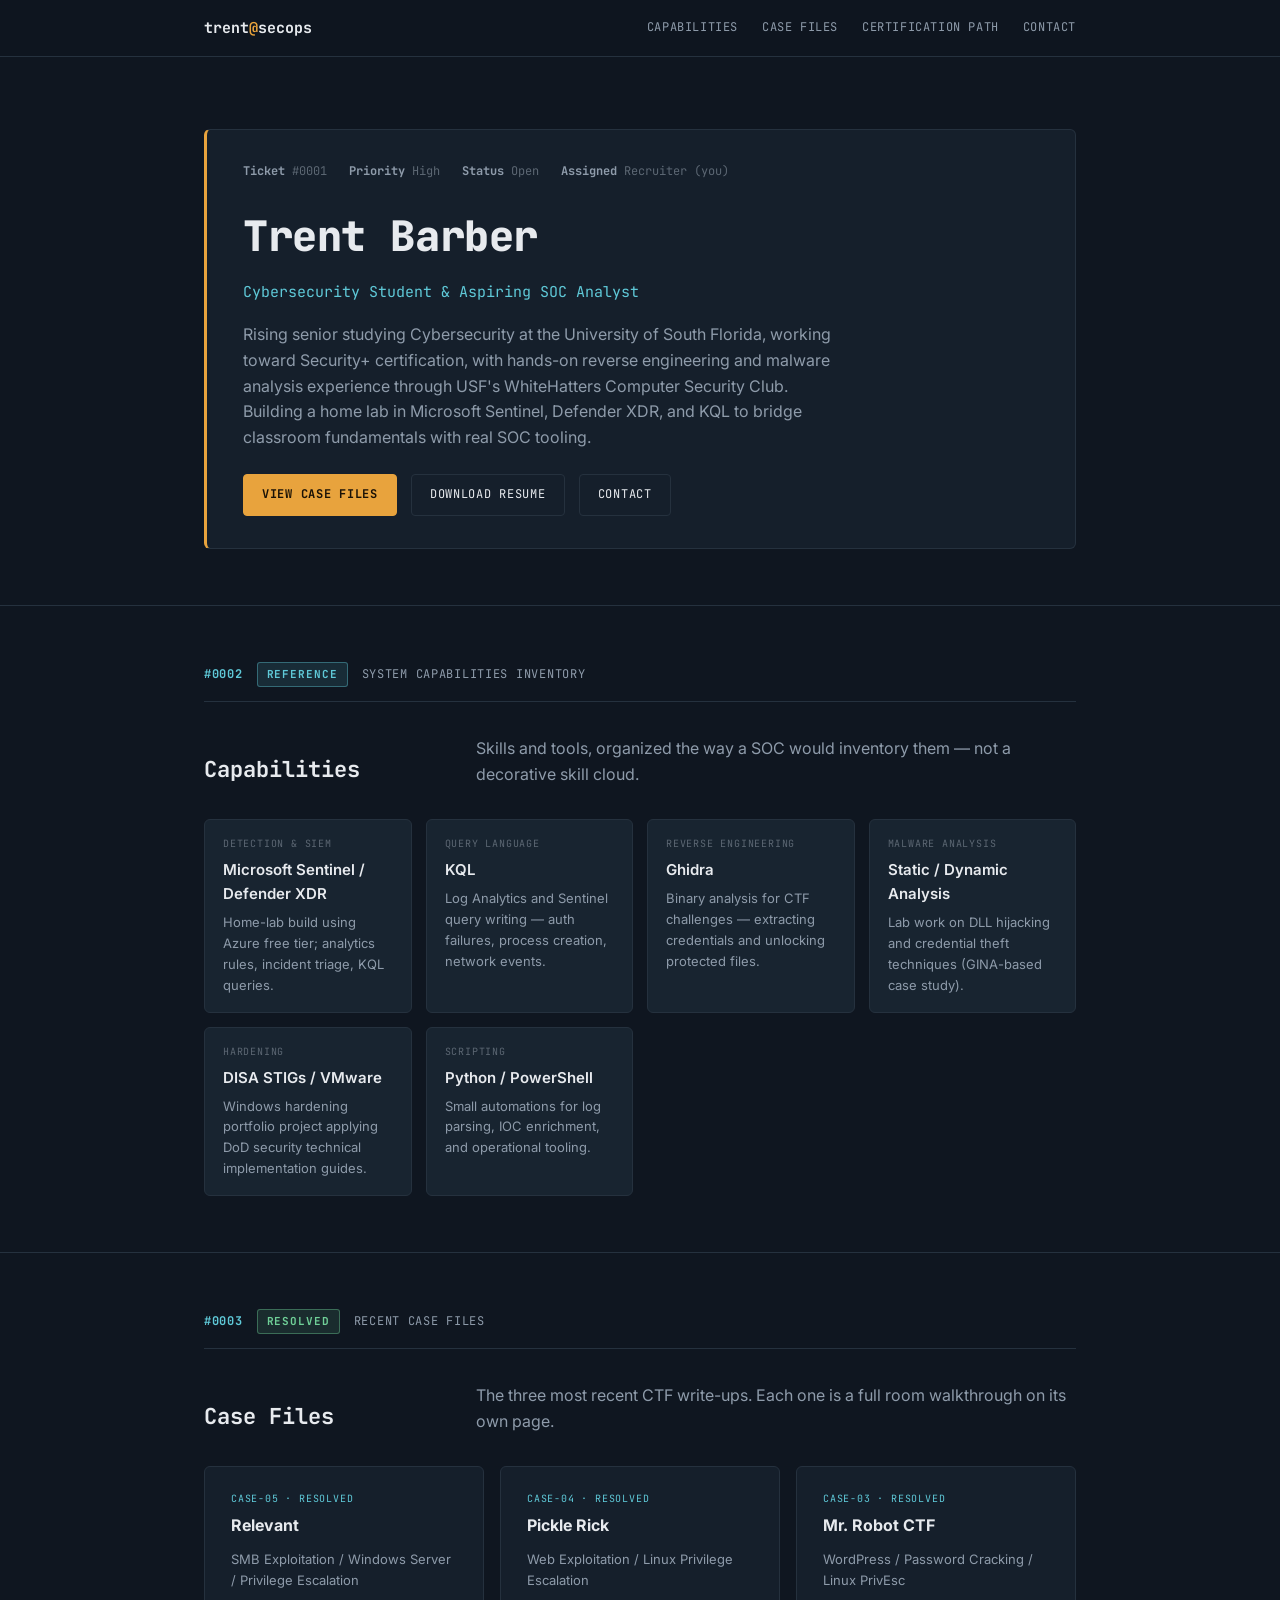
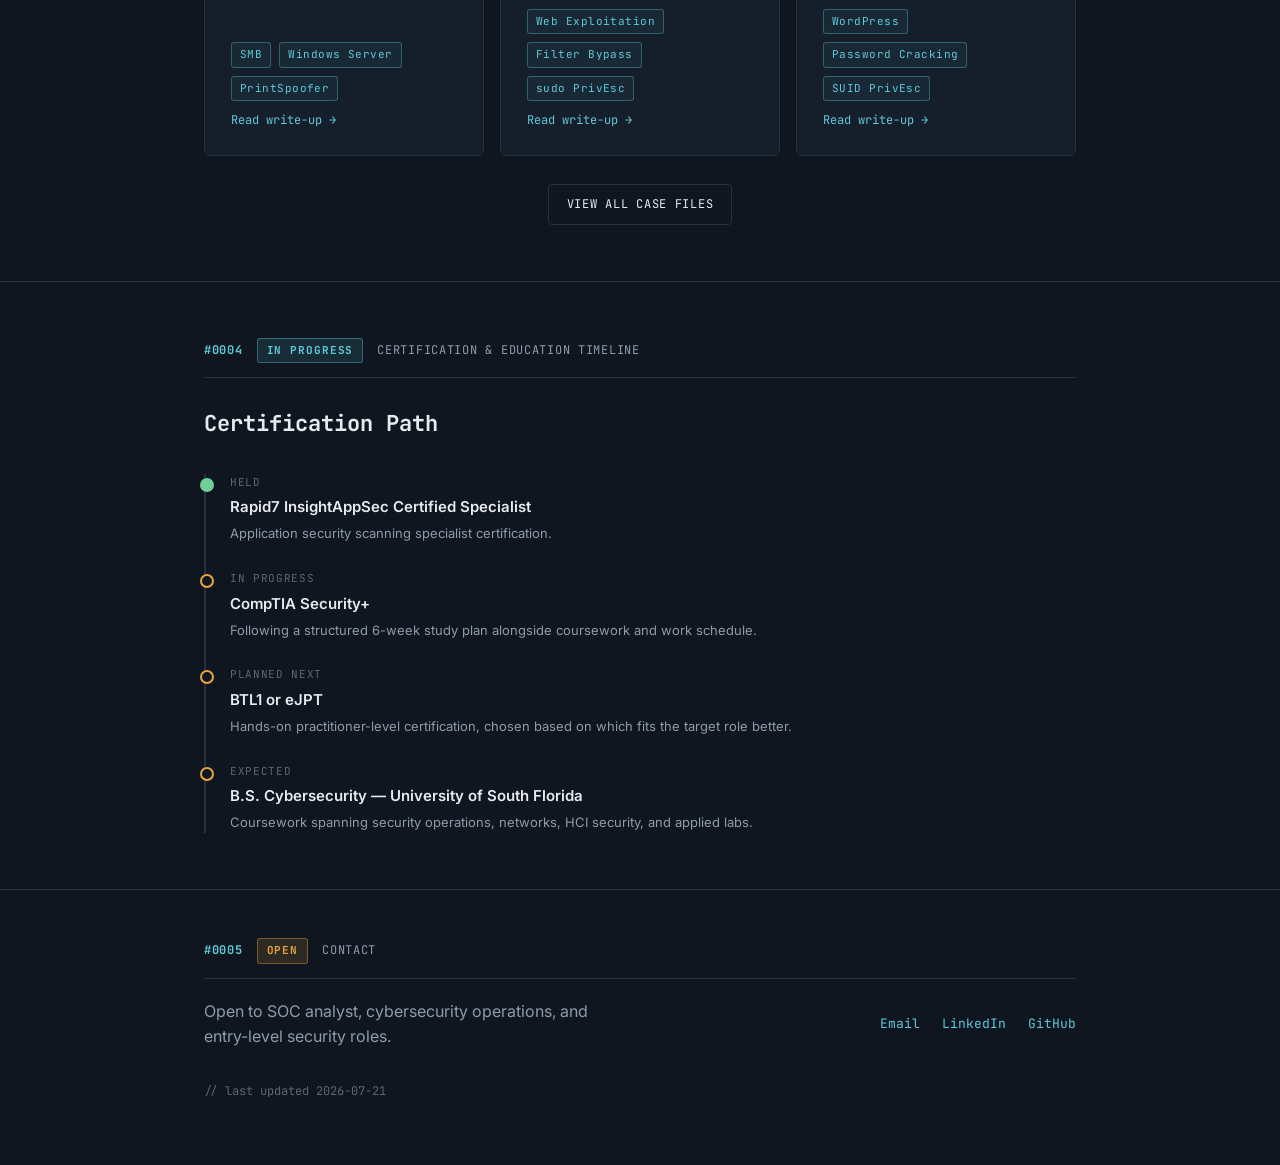
==== index.html @ 0d2cade2 "Update index.html" ====
<!DOCTYPE html>
<html lang="en">
<head>
<meta charset="UTF-8">
<meta name="viewport" content="width=device-width, initial-scale=1.0">
<title>Trent — Cybersecurity Portfolio</title>
<link rel="preconnect" href="https://fonts.googleapis.com">
<link rel="preconnect" href="https://fonts.gstatic.com" crossorigin>
<link href="https://fonts.googleapis.com/css2?family=JetBrains+Mono:wght@400;500;700;800&family=Inter:wght@400;500;600&display=swap" rel="stylesheet">
<link rel="stylesheet" href="assets/style.css">
</head>
<body>

<nav>
  <div class="wrap">
    <div class="nav-brand">trent<span>@</span>secops</div>
    <ul class="nav-links">
      <li><a href="#capabilities">Capabilities</a></li>
      <li><a href="#cases">Case Files</a></li>
      <li><a href="#path">Certification Path</a></li>
      <li><a href="#contact">Contact</a></li>
    </ul>
  </div>
</nav>

<header class="hero">
  <div class="wrap">
    <div class="hero-panel">
      <div class="hero-meta">
        <span><strong>Ticket</strong> #0001</span>
        <span><strong>Priority</strong> High</span>
        <span><strong>Status</strong> Open</span>
        <span><strong>Assigned</strong> Recruiter (you)</span>
      </div>
      <h1>Trent Barber</h1>
      <div class="role">Cybersecurity Student &amp; Aspiring SOC Analyst</div>
      <p class="summary">
        Rising senior studying Cybersecurity at the University of South Florida, working toward
        Security+ certification, with hands-on reverse engineering and malware analysis experience
        through USF's WhiteHatters Computer Security Club. Building a home lab in Microsoft Sentinel,
        Defender XDR, and KQL to bridge classroom fundamentals with real SOC tooling.
      </p>
      <div class="hero-actions">
        <a class="btn btn-primary" href="#cases">View case files</a>
        <a class="btn" href="/TrentBarber-Resume.pdf">Download resume</a>
        <a class="btn" href="mailto:trentbarber04@gmail.com">Contact</a>
      </div>
    </div>
  </div>
</header>

<section id="capabilities">
  <div class="wrap">
    <div class="ticket-bar">
      <span class="ticket-id">#0002</span>
      <span class="status-badge status-progress">Reference</span>
      <span>System Capabilities Inventory</span>
    </div>
    <div class="section-head">
      <h2>Capabilities</h2>
      <p>Skills and tools, organized the way a SOC would inventory them — not a decorative skill cloud.</p>
    </div>
    <div class="cap-grid">
      <div class="cap-card">
        <div class="field">Detection &amp; SIEM</div>
        <h3>Microsoft Sentinel / Defender XDR</h3>
        <p>Home-lab build using Azure free tier; analytics rules, incident triage, KQL queries.</p>
      </div>
      <div class="cap-card">
        <div class="field">Query Language</div>
        <h3>KQL</h3>
        <p>Log Analytics and Sentinel query writing — auth failures, process creation, network events.</p>
      </div>
      <div class="cap-card">
        <div class="field">Reverse Engineering</div>
        <h3>Ghidra</h3>
        <p>Binary analysis for CTF challenges — extracting credentials and unlocking protected files.</p>
      </div>
      <div class="cap-card">
        <div class="field">Malware Analysis</div>
        <h3>Static / Dynamic Analysis</h3>
        <p>Lab work on DLL hijacking and credential theft techniques (GINA-based case study).</p>
      </div>
      <div class="cap-card">
        <div class="field">Hardening</div>
        <h3>DISA STIGs / VMware</h3>
        <p>Windows hardening portfolio project applying DoD security technical implementation guides.</p>
      </div>
      <div class="cap-card">
        <div class="field">Scripting</div>
        <h3>Python / PowerShell</h3>
        <p>Small automations for log parsing, IOC enrichment, and operational tooling.</p>
      </div>
    </div>
  </div>
</section>

<section id="cases">
  <div class="wrap">
    <div class="ticket-bar">
      <span class="ticket-id">#0003</span>
      <span class="status-badge status-resolved">Resolved</span>
      <span>Recent Case Files</span>
    </div>
    <div class="section-head">
      <h2>Case Files</h2>
      <p>The three most recent CTF write-ups. Each one is a full room walkthrough on its own page.</p>
    </div>

    <div class="case-grid case-grid-row">
      <a class="case" href="writeups/relevant.html">
        <div class="case-eyebrow">CASE-05 &middot; Resolved</div>
        <div class="case-top"><h3>Relevant</h3></div>
        <p>SMB Exploitation / Windows Server / Privilege Escalation</p>
        <div class="case-tags">
          <span class="tag">SMB</span>
          <span class="tag">Windows Server</span>
          <span class="tag">PrintSpoofer</span>
        </div>
        <div class="case-cta">Read write-up →</div>
      </a>

      <a class="case" href="writeups/pickle-rick.html">
        <div class="case-eyebrow">CASE-04 &middot; Resolved</div>
        <div class="case-top"><h3>Pickle Rick</h3></div>
        <p>Web Exploitation / Linux Privilege Escalation</p>
        <div class="case-tags">
          <span class="tag">Web Exploitation</span>
          <span class="tag">Filter Bypass</span>
          <span class="tag">sudo PrivEsc</span>
        </div>
        <div class="case-cta">Read write-up →</div>
      </a>

      <a class="case" href="writeups/mr-robot.html">
        <div class="case-eyebrow">CASE-03 &middot; Resolved</div>
        <div class="case-top"><h3>Mr. Robot CTF</h3></div>
        <p>WordPress / Password Cracking / Linux PrivEsc</p>
        <div class="case-tags">
          <span class="tag">WordPress</span>
          <span class="tag">Password Cracking</span>
          <span class="tag">SUID PrivEsc</span>
        </div>
        <div class="case-cta">Read write-up →</div>
      </a>
    </div>

    <div class="section-footer-action">
      <a class="btn" href="writeups/index.html">View all case files</a>
    </div>
  </div>
</section>

<section id="path">
  <div class="wrap">
    <div class="ticket-bar">
      <span class="ticket-id">#0004</span>
      <span class="status-badge status-progress">In Progress</span>
      <span>Certification &amp; Education Timeline</span>
    </div>
    <div class="section-head">
      <h2>Certification Path</h2>
    </div>
    <div class="timeline">
      <div class="tl-item done">
        <div class="tl-label">Held</div>
        <h3>Rapid7 InsightAppSec Certified Specialist</h3>
        <p>Application security scanning specialist certification.</p>
      </div>
      <div class="tl-item">
        <div class="tl-label">In Progress</div>
        <h3>CompTIA Security+</h3>
        <p>Following a structured 6-week study plan alongside coursework and work schedule.</p>
      </div>
      <div class="tl-item">
        <div class="tl-label">Planned Next</div>
        <h3>BTL1 or eJPT</h3>
        <p>Hands-on practitioner-level certification, chosen based on which fits the target role better.</p>
      </div>
      <div class="tl-item">
        <div class="tl-label">Expected</div>
        <h3>B.S. Cybersecurity — University of South Florida</h3>
        <p>Coursework spanning security operations, networks, HCI security, and applied labs.</p>
      </div>
    </div>
  </div>
</section>

<footer id="contact">
  <div class="wrap">
    <div class="ticket-bar" style="margin-bottom:20px;">
      <span class="ticket-id">#0005</span>
      <span class="status-badge status-open">Open</span>
      <span>Contact</span>
    </div>
    <div class="contact-panel">
      <p style="max-width:40ch; color:var(--text-dim);">
        Open to SOC analyst, cybersecurity operations, and entry-level security roles.
      </p>
      <div class="contact-links">
        <a href="mailto:trentbarber04@gmail.com">Email</a>
        <a href="https://www.linkedin.com/in/trent-barber/">LinkedIn</a>
        <a href="https://github.com/aggrulle">GitHub</a>
      </div>
    </div>
    <p class="foot-note">// last updated 2026-07-21</p>
  </div>
</footer>

</body>
</html>
---- assets/style.css ----
:root{
  --bg:#0F1620;
  --bg-elevated:#151F2B;
  --bg-panel:#182430;
  --text:#E7EAEE;
  --text-dim:#8E9BAA;
  --text-faint:#5C6773;
  --accent-amber:#E8A33D;
  --accent-cyan:#5FC9D8;
  --accent-red:#D9534F;
  --accent-green:#6FCF97;
  --border:#25313E;
  --mono:'JetBrains Mono', monospace;
  --sans:'Inter', sans-serif;
}

*{ box-sizing:border-box; margin:0; padding:0; }
html{ scroll-behavior:smooth; }
body{
  background:var(--bg);
  color:var(--text);
  font-family:var(--sans);
  line-height:1.6;
  -webkit-font-smoothing:antialiased;
}
a{ color:var(--accent-cyan); text-decoration:none; }
a:hover{ text-decoration:underline; }
a:focus-visible, button:focus-visible{ outline:2px solid var(--accent-amber); outline-offset:3px; }

.wrap{ max-width:920px; margin:0 auto; padding:0 24px; }
.wrap-wide{ max-width:1080px; margin:0 auto; padding:0 24px; }

/* ---------- Ticket header bar — signature element, reused everywhere ---------- */
.ticket-bar{
  display:flex; align-items:center; gap:14px; flex-wrap:wrap;
  font-family:var(--mono); font-size:12px; letter-spacing:0.06em; text-transform:uppercase;
  color:var(--text-dim);
  border-bottom:1px solid var(--border);
  padding-bottom:14px; margin-bottom:28px;
}
.ticket-id{ color:var(--accent-cyan); font-weight:700; }
.status-badge{
  padding:3px 9px; border-radius:3px; font-weight:700; font-size:11px; letter-spacing:0.08em;
}
.status-open{ background:rgba(232,163,61,0.14); color:var(--accent-amber); border:1px solid rgba(232,163,61,0.4); }
.status-progress{ background:rgba(95,201,216,0.12); color:var(--accent-cyan); border:1px solid rgba(95,201,216,0.4); }
.status-resolved{ background:rgba(111,207,151,0.12); color:var(--accent-green); border:1px solid rgba(111,207,151,0.4); }

/* ---------- Nav ---------- */
nav{
  position:sticky; top:0; z-index:50;
  background:rgba(15,22,32,0.92);
  backdrop-filter:blur(6px);
  border-bottom:1px solid var(--border);
}
nav .wrap, nav .wrap-wide{ display:flex; align-items:center; justify-content:space-between; padding:16px 24px; }
.nav-brand{ font-family:var(--mono); font-weight:700; font-size:15px; color:var(--text); }
.nav-brand span{ color:var(--accent-amber); }
.nav-links{ display:flex; gap:24px; list-style:none; font-family:var(--mono); font-size:12px; text-transform:uppercase; letter-spacing:0.05em; }
.nav-links a{ color:var(--text-dim); }
.nav-links a:hover{ color:var(--accent-cyan); text-decoration:none; }

/* ---------- Hero ---------- */
.hero{ padding:72px 0 56px; }
.hero-panel{
  background:var(--bg-elevated); border:1px solid var(--border); border-left:3px solid var(--accent-amber);
  border-radius:6px; padding:32px 36px;
}
.hero-meta{ display:flex; flex-wrap:wrap; gap:8px 22px; font-family:var(--mono); font-size:12px; color:var(--text-faint); margin-bottom:22px; }
.hero-meta strong{ color:var(--text-dim); }
.hero h1{ font-family:var(--mono); font-size:clamp(28px, 5vw, 42px); font-weight:800; letter-spacing:-0.01em; margin-bottom:10px; }
.hero .role{ color:var(--accent-cyan); font-family:var(--mono); font-size:15px; margin-bottom:18px; }
.hero p.summary{ max-width:60ch; color:var(--text-dim); font-size:16px; margin-bottom:24px; }
.hero-actions{ display:flex; gap:14px; flex-wrap:wrap; }

.btn{
  font-family:var(--mono); font-size:12px; text-transform:uppercase; letter-spacing:0.06em;
  padding:10px 18px; border-radius:4px; border:1px solid var(--border); color:var(--text);
  transition:border-color .15s ease, color .15s ease; display:inline-block; background:transparent; cursor:pointer;
}
.btn:hover{ border-color:var(--accent-amber); color:var(--accent-amber); text-decoration:none; }
.btn-primary{ background:var(--accent-amber); color:#1a1206; border-color:var(--accent-amber); font-weight:700; }
.btn-primary:hover{ background:#f0b355; color:#1a1206; border-color:#f0b355; }

/* ---------- Section shell ---------- */
section{ padding:56px 0; border-top:1px solid var(--border); }
.section-head{ margin-bottom:32px; display:flex; justify-content:space-between; align-items:flex-end; gap:20px; flex-wrap:wrap; }
.section-head h2{ font-family:var(--mono); font-size:22px; font-weight:700; }
.section-head p{ color:var(--text-dim); margin-top:6px; max-width:60ch; }

/* ---------- Capabilities grid ---------- */
.cap-grid{ display:grid; grid-template-columns:repeat(auto-fit, minmax(200px, 1fr)); gap:14px; }
.cap-card{ background:var(--bg-panel); border:1px solid var(--border); border-radius:6px; padding:16px 18px; }
.cap-card .field{ font-family:var(--mono); font-size:10px; color:var(--text-faint); text-transform:uppercase; letter-spacing:0.08em; margin-bottom:6px; }
.cap-card h3{ font-size:15px; font-weight:600; margin-bottom:6px; }
.cap-card p{ font-size:13px; color:var(--text-dim); }

/* ---------- Case files (as links to full writeup pages) ---------- */
.case-grid{ display:grid; grid-template-columns:repeat(auto-fit, minmax(260px, 1fr)); gap:16px; }
.case-grid.case-grid-row{ grid-template-columns:repeat(3, 1fr); }
.case{
  background:var(--bg-elevated); border:1px solid var(--border); border-radius:6px;
  padding:24px 26px; display:flex; flex-direction:column; height:100%;
  transition:border-color .15s ease, transform .15s ease;
}
.case:hover{ border-color:var(--accent-cyan); }
a.case{ color:inherit; text-decoration:none; }
.case-top{ display:flex; justify-content:space-between; align-items:flex-start; gap:12px; flex-wrap:wrap; margin-bottom:10px; }
.case-top h3{ font-size:16px; font-weight:700; }
.case-eyebrow{ font-family:var(--mono); font-size:10px; color:var(--accent-cyan); text-transform:uppercase; letter-spacing:0.08em; margin-bottom:6px; }
.case-tags{ display:flex; gap:8px; flex-wrap:wrap; margin:10px 0 4px; }
.tag{
  font-family:var(--mono); font-size:11px; letter-spacing:0.04em; color:var(--accent-cyan);
  border:1px solid rgba(95,201,216,0.35); background:rgba(95,201,216,0.06); padding:3px 8px; border-radius:3px;
}
.case p{ color:var(--text-dim); font-size:13px; margin-bottom:8px; flex-grow:1; }
.case-links{ display:flex; gap:18px; font-family:var(--mono); font-size:12px; margin-top:auto; }
.case-cta{ font-family:var(--mono); font-size:12px; color:var(--accent-cyan); margin-top:auto; padding-top:6px; }

.section-footer-action{ display:flex; justify-content:center; margin-top:28px; }

/* ---------- Timeline (certs/education) ---------- */
.timeline{ border-left:2px solid var(--border); padding-left:24px; }
.tl-item{ position:relative; padding-bottom:26px; }
.tl-item:last-child{ padding-bottom:0; }
.tl-item::before{ content:''; position:absolute; left:-30px; top:4px; width:10px; height:10px; border-radius:50%; background:var(--bg); border:2px solid var(--accent-amber); }
.tl-item.done::before{ border-color:var(--accent-green); background:var(--accent-green); }
.tl-item .tl-label{ font-family:var(--mono); font-size:11px; color:var(--text-faint); text-transform:uppercase; letter-spacing:0.06em; margin-bottom:4px; }
.tl-item h3{ font-size:15px; font-weight:600; margin-bottom:4px; }
.tl-item p{ color:var(--text-dim); font-size:13px; }

/* ---------- Contact / footer ---------- */
footer{ padding:48px 0 64px; border-top:1px solid var(--border); }
.contact-panel{ display:flex; justify-content:space-between; align-items:center; flex-wrap:wrap; gap:20px; }
.contact-links{ display:flex; gap:22px; flex-wrap:wrap; font-family:var(--mono); font-size:13px; }
footer .foot-note{ color:var(--text-faint); font-size:12px; font-family:var(--mono); margin-top:32px; }

/* ---------- Writeup pages ---------- */
.writeup-header{ padding:48px 0 32px; }
.writeup-meta-grid{ display:flex; flex-wrap:wrap; gap:8px 22px; font-family:var(--mono); font-size:12px; color:var(--text-faint); margin:18px 0; }
.writeup-meta-grid strong{ color:var(--text-dim); }
.writeup-header h1{ font-family:var(--mono); font-size:clamp(24px, 4.5vw, 34px); font-weight:800; margin-bottom:8px; }
.back-link{ font-family:var(--mono); font-size:12px; color:var(--text-dim); }
.back-link:hover{ color:var(--accent-cyan); }

.writeup-body{ padding-bottom:64px; max-width:760px; }
.writeup-body h2{
  font-family:var(--mono); font-size:19px; color:var(--accent-amber);
  margin:34px 0 14px; padding-bottom:8px; border-bottom:1px solid var(--border);
}
.writeup-body h2:first-child{ margin-top:0; }
.writeup-body h3{ font-family:var(--mono); font-size:15px; color:var(--accent-cyan); margin:22px 0 10px; }
.writeup-body p{ color:var(--text-dim); margin-bottom:14px; font-size:15px; }
.writeup-body ul, .writeup-body ol{ color:var(--text-dim); margin:0 0 14px 22px; font-size:15px; }
.writeup-body li{ margin-bottom:6px; }
.writeup-body li p{ margin-bottom:0; display:inline; }
.writeup-body strong{ color:var(--text); }
.writeup-body hr{ border:none; border-top:1px solid var(--border); margin:32px 0; }
.writeup-body blockquote{
  border-left:3px solid var(--accent-amber); padding:4px 16px; color:var(--text-dim);
  background:var(--bg-panel); border-radius:0 4px 4px 0; margin:0 0 14px;
}
.writeup-body code{
  font-family:var(--mono); font-size:13px; background:var(--bg-panel); color:var(--accent-cyan);
  padding:2px 6px; border-radius:3px;
}
.writeup-body pre{
  background:#0B1119; border:1px solid var(--border); border-radius:6px;
  padding:16px 18px; overflow-x:auto; margin-bottom:18px;
}
.writeup-body pre code{ background:none; padding:0; color:#D7DEE6; font-size:13px; line-height:1.55; }

@media (max-width:640px){
  .nav-links{ display:none; }
  .hero-panel{ padding:24px 20px; }
  .case-grid.case-grid-row{ grid-template-columns:1fr; }
}

@media (prefers-reduced-motion: reduce){ html{ scroll-behavior:auto; } }
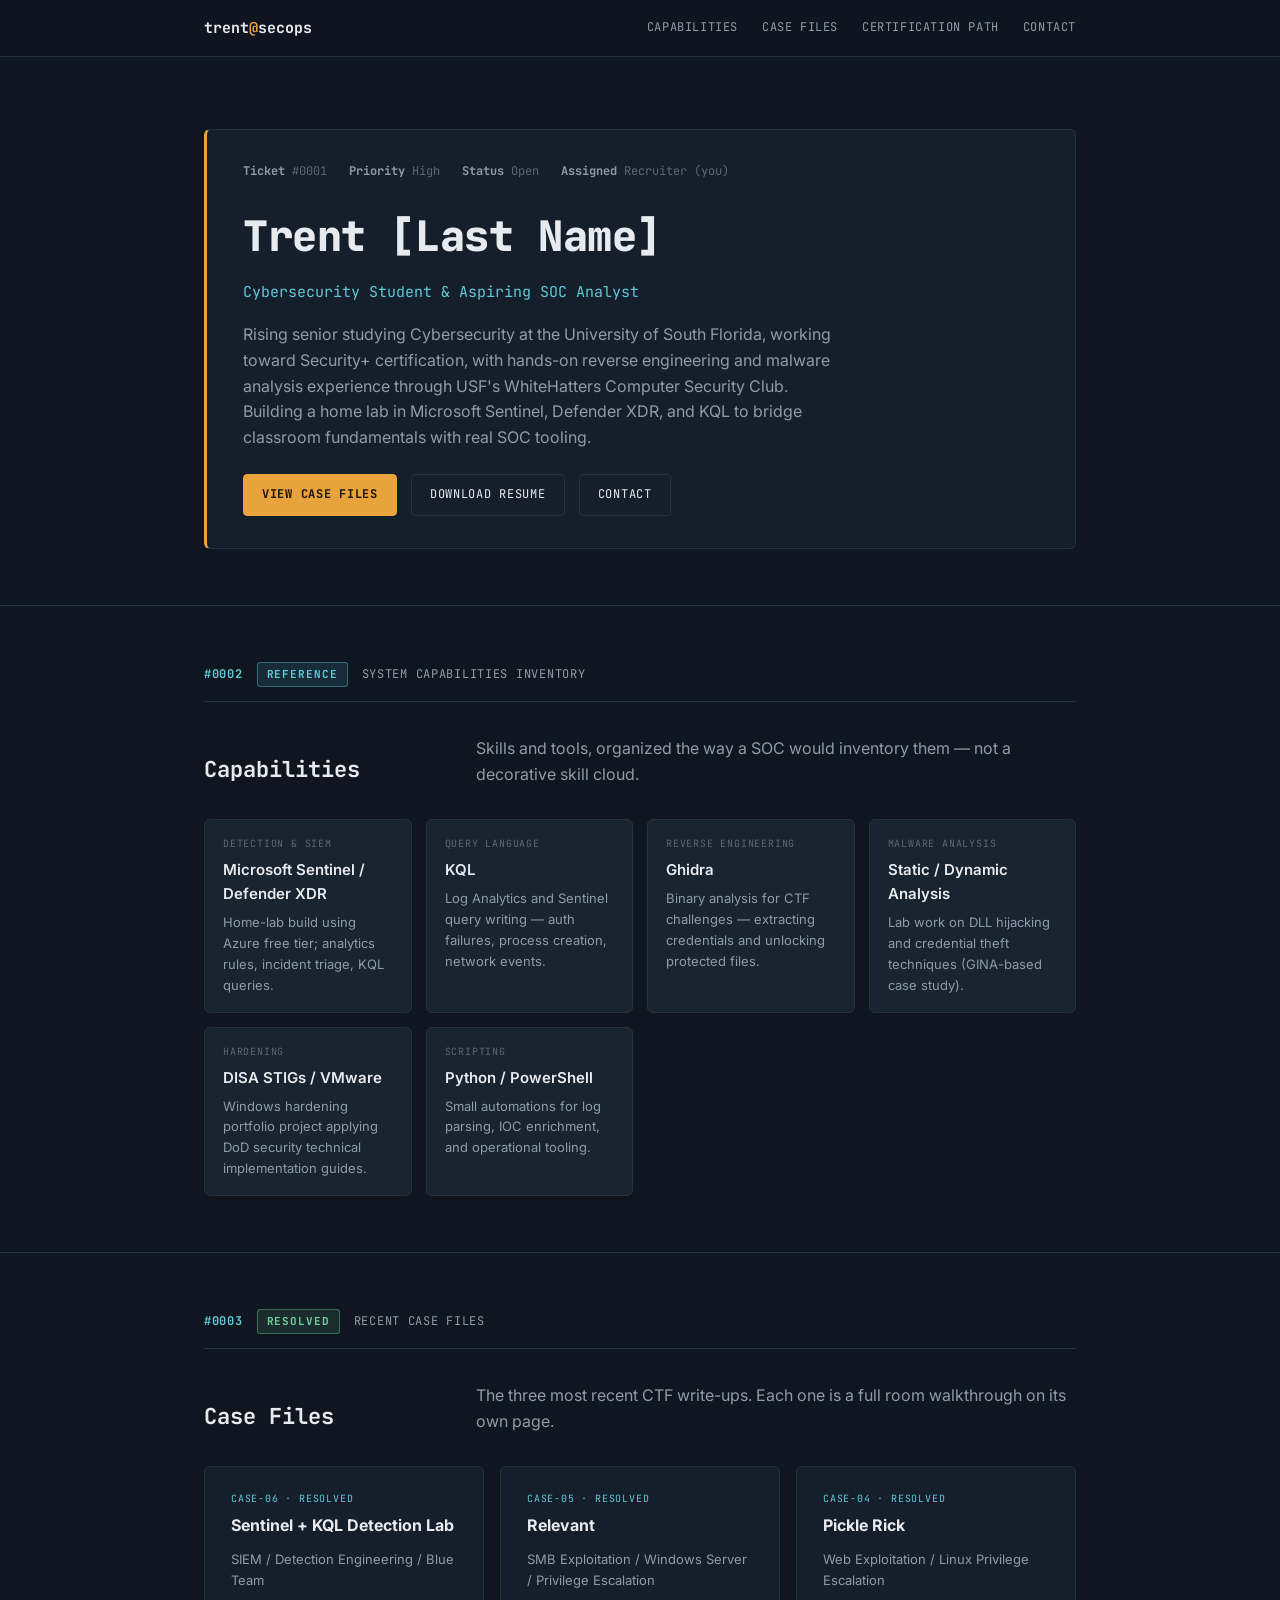
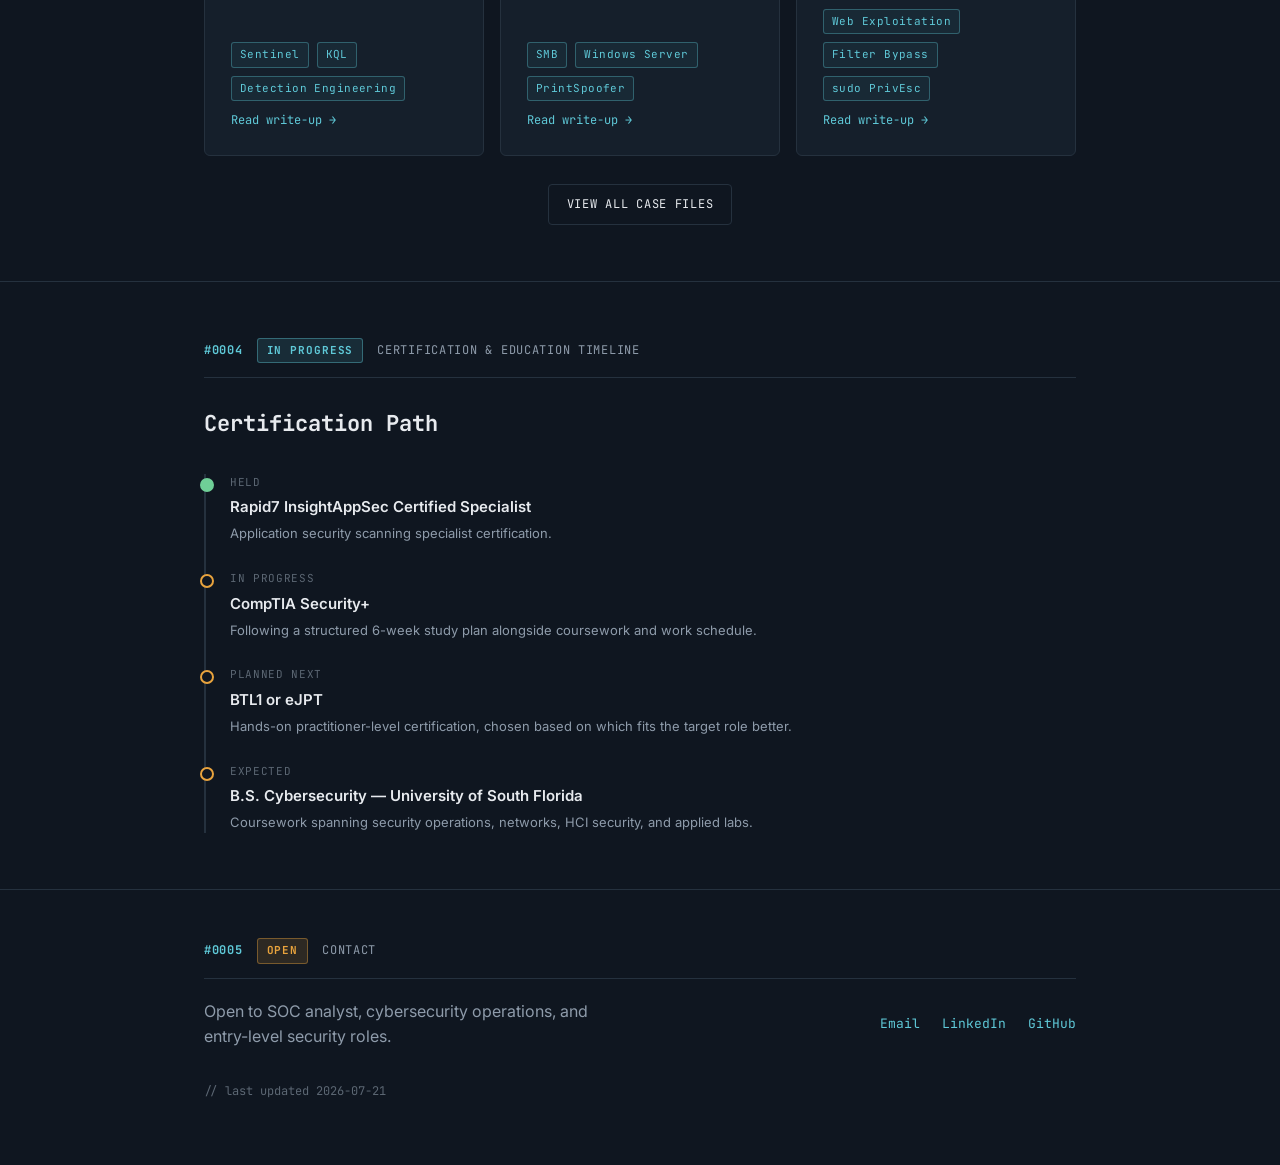
==== commit 289c6928: "Add files via upload" ====
--- a/index.html
+++ b/index.html
@@ -32,7 +32,7 @@
         <span><strong>Status</strong> Open</span>
         <span><strong>Assigned</strong> Recruiter (you)</span>
       </div>
-      <h1>Trent Barber</h1>
+      <h1>Trent [Last Name]</h1>
       <div class="role">Cybersecurity Student &amp; Aspiring SOC Analyst</div>
       <p class="summary">
         Rising senior studying Cybersecurity at the University of South Florida, working toward
@@ -42,8 +42,8 @@
       </p>
       <div class="hero-actions">
         <a class="btn btn-primary" href="#cases">View case files</a>
-        <a class="btn" href="/TrentBarber-Resume.pdf">Download resume</a>
-        <a class="btn" href="mailto:trentbarber04@gmail.com">Contact</a>
+        <a class="btn" href="/resume.pdf">Download resume</a>
+        <a class="btn" href="mailto:your.email@example.com">Contact</a>
       </div>
     </div>
   </div>
@@ -108,6 +108,18 @@
     </div>
 
     <div class="case-grid case-grid-row">
+      <a class="case" href="writeups/sentinel-kql-lab.html">
+        <div class="case-eyebrow">CASE-06 &middot; Resolved</div>
+        <div class="case-top"><h3>Sentinel + KQL Detection Lab</h3></div>
+        <p>SIEM / Detection Engineering / Blue Team</p>
+        <div class="case-tags">
+          <span class="tag">Sentinel</span>
+          <span class="tag">KQL</span>
+          <span class="tag">Detection Engineering</span>
+        </div>
+        <div class="case-cta">Read write-up →</div>
+      </a>
+
       <a class="case" href="writeups/relevant.html">
         <div class="case-eyebrow">CASE-05 &middot; Resolved</div>
         <div class="case-top"><h3>Relevant</h3></div>
@@ -131,18 +143,6 @@
         </div>
         <div class="case-cta">Read write-up →</div>
       </a>
-
-      <a class="case" href="writeups/mr-robot.html">
-        <div class="case-eyebrow">CASE-03 &middot; Resolved</div>
-        <div class="case-top"><h3>Mr. Robot CTF</h3></div>
-        <p>WordPress / Password Cracking / Linux PrivEsc</p>
-        <div class="case-tags">
-          <span class="tag">WordPress</span>
-          <span class="tag">Password Cracking</span>
-          <span class="tag">SUID PrivEsc</span>
-        </div>
-        <div class="case-cta">Read write-up →</div>
-      </a>
     </div>
 
     <div class="section-footer-action">
@@ -198,9 +198,9 @@
         Open to SOC analyst, cybersecurity operations, and entry-level security roles.
       </p>
       <div class="contact-links">
-        <a href="mailto:trentbarber04@gmail.com">Email</a>
-        <a href="https://www.linkedin.com/in/trent-barber/">LinkedIn</a>
-        <a href="https://github.com/aggrulle">GitHub</a>
+        <a href="mailto:your.email@example.com">Email</a>
+        <a href="#">LinkedIn</a>
+        <a href="#">GitHub</a>
       </div>
     </div>
     <p class="foot-note">// last updated 2026-07-21</p>
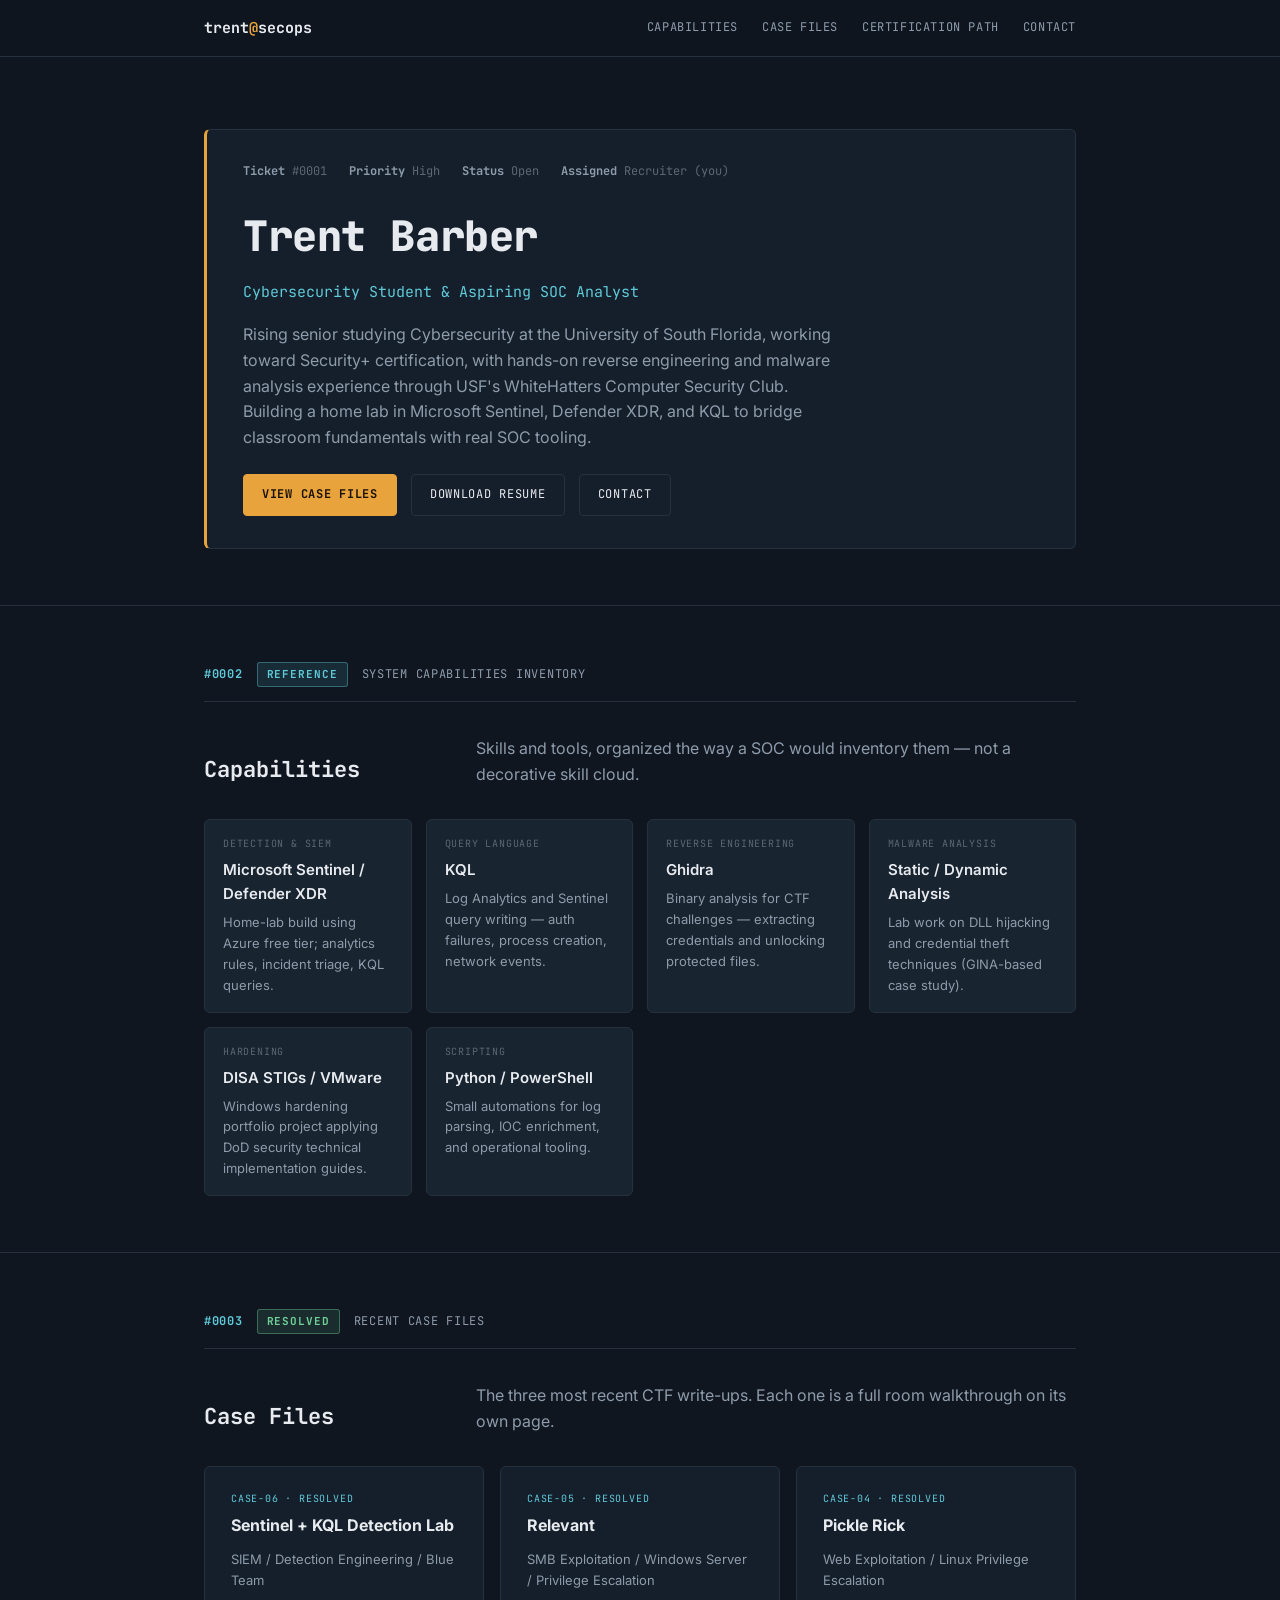
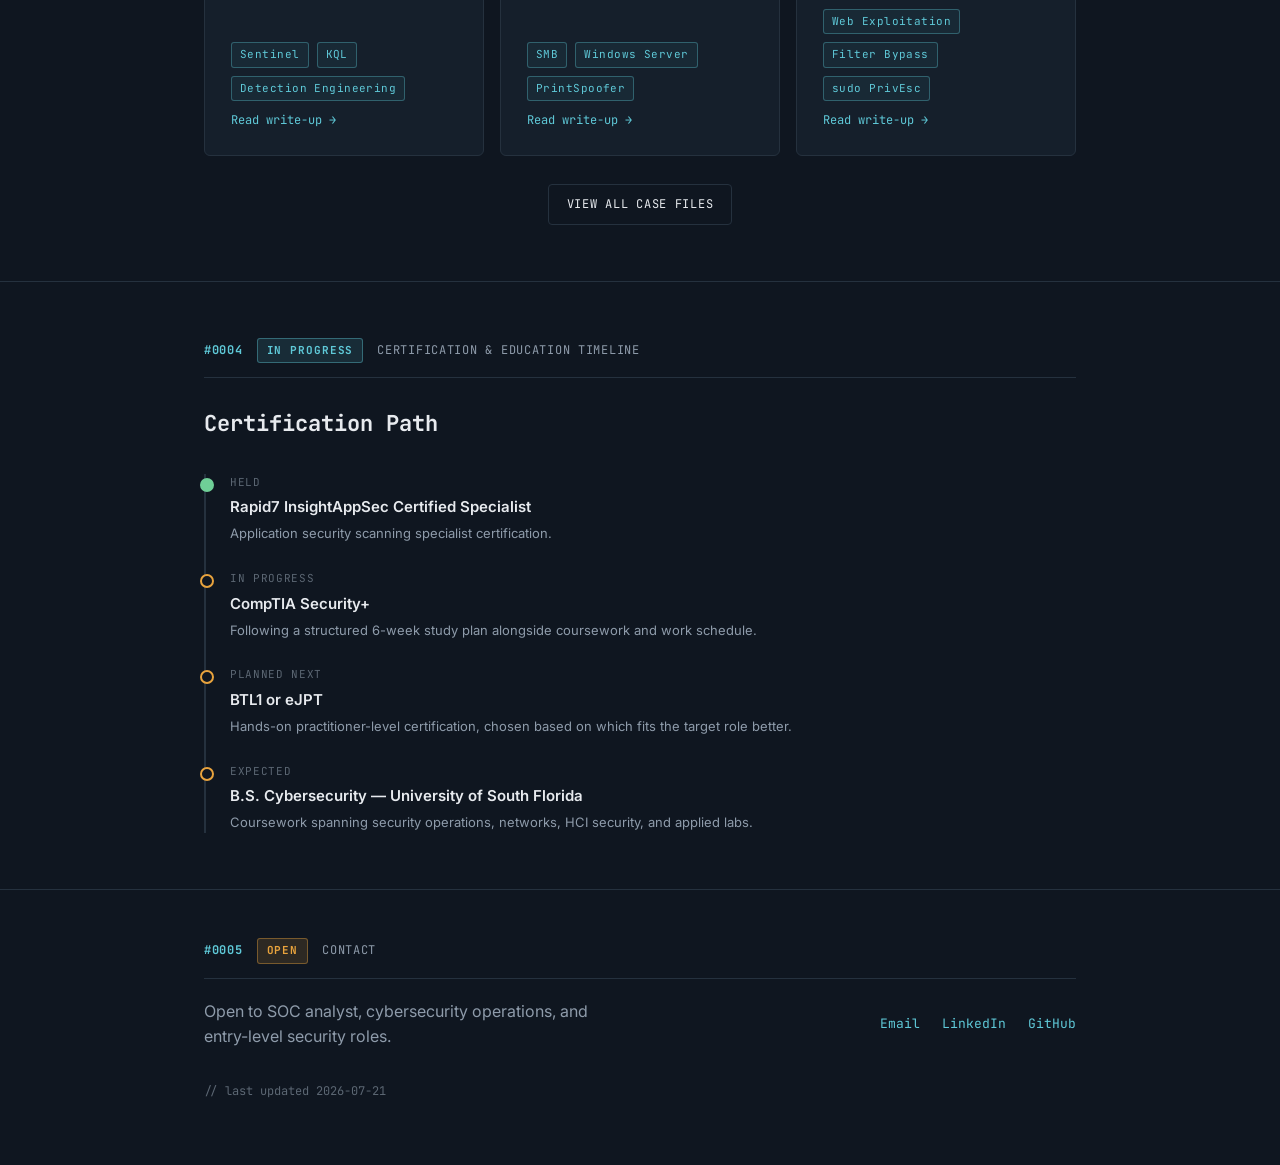
==== commit a3b1d68d: "Update index.html" ====
--- a/index.html
+++ b/index.html
@@ -32,7 +32,7 @@
         <span><strong>Status</strong> Open</span>
         <span><strong>Assigned</strong> Recruiter (you)</span>
       </div>
-      <h1>Trent [Last Name]</h1>
+      <h1>Trent Barber</h1>
       <div class="role">Cybersecurity Student &amp; Aspiring SOC Analyst</div>
       <p class="summary">
         Rising senior studying Cybersecurity at the University of South Florida, working toward
@@ -43,7 +43,7 @@
       <div class="hero-actions">
         <a class="btn btn-primary" href="#cases">View case files</a>
         <a class="btn" href="/resume.pdf">Download resume</a>
-        <a class="btn" href="mailto:your.email@example.com">Contact</a>
+        <a class="btn" href="mailto:trentbarber04@gmail.com">Contact</a>
       </div>
     </div>
   </div>
@@ -198,9 +198,9 @@
         Open to SOC analyst, cybersecurity operations, and entry-level security roles.
       </p>
       <div class="contact-links">
-        <a href="mailto:your.email@example.com">Email</a>
-        <a href="#">LinkedIn</a>
-        <a href="#">GitHub</a>
+        <a href="mailto:trentbarber04@gmail">Email</a>
+        <a href="https://linkedin.com/in/trent-barber">LinkedIn</a>
+        <a href="https://github.com/aggrulle">GitHub</a>
       </div>
     </div>
     <p class="foot-note">// last updated 2026-07-21</p>
--- a/assets/style.css
+++ b/assets/style.css
@@ -169,6 +169,10 @@
   padding:16px 18px; overflow-x:auto; margin-bottom:18px;
 }
 .writeup-body pre code{ background:none; padding:0; color:#D7DEE6; font-size:13px; line-height:1.55; }
+.writeup-body img{
+  max-width:100%; display:block; border-radius:6px; border:1px solid var(--border);
+  margin:4px 0 18px;
+}
 
 @media (max-width:640px){
   .nav-links{ display:none; }
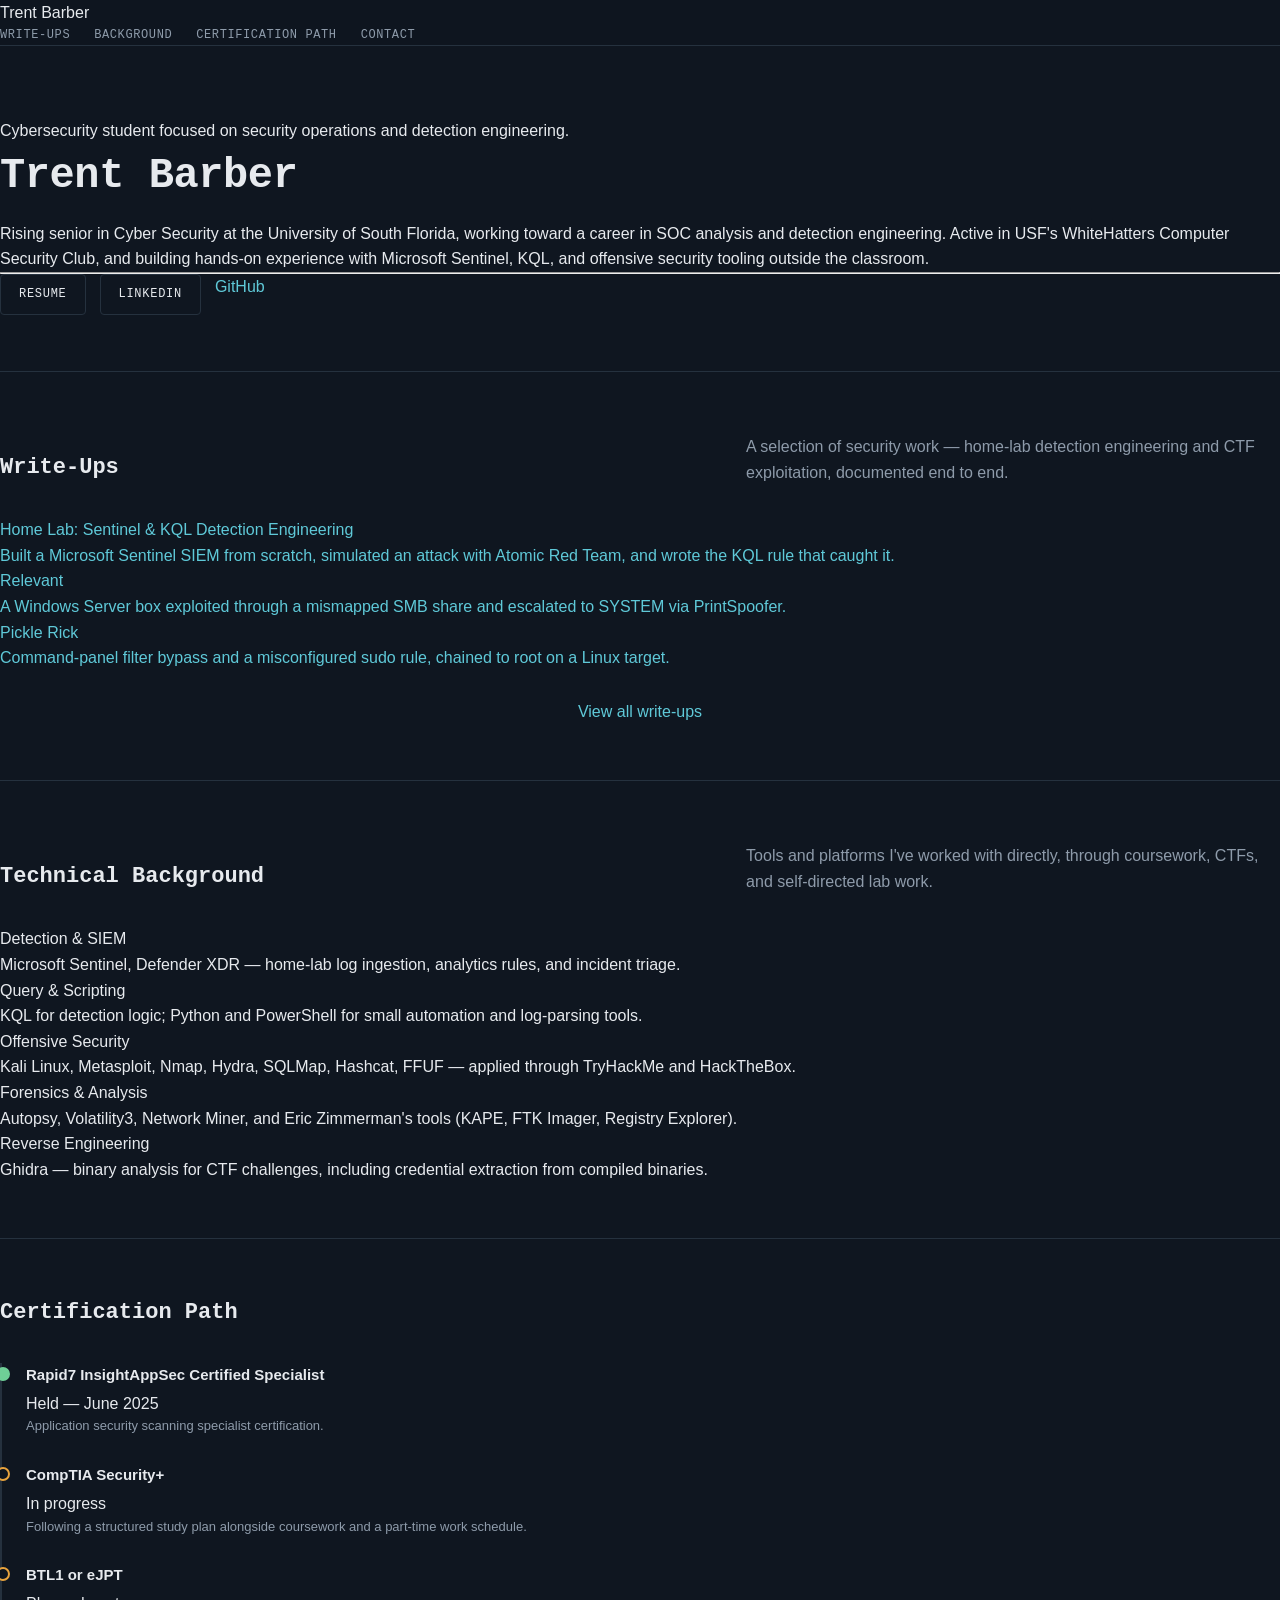
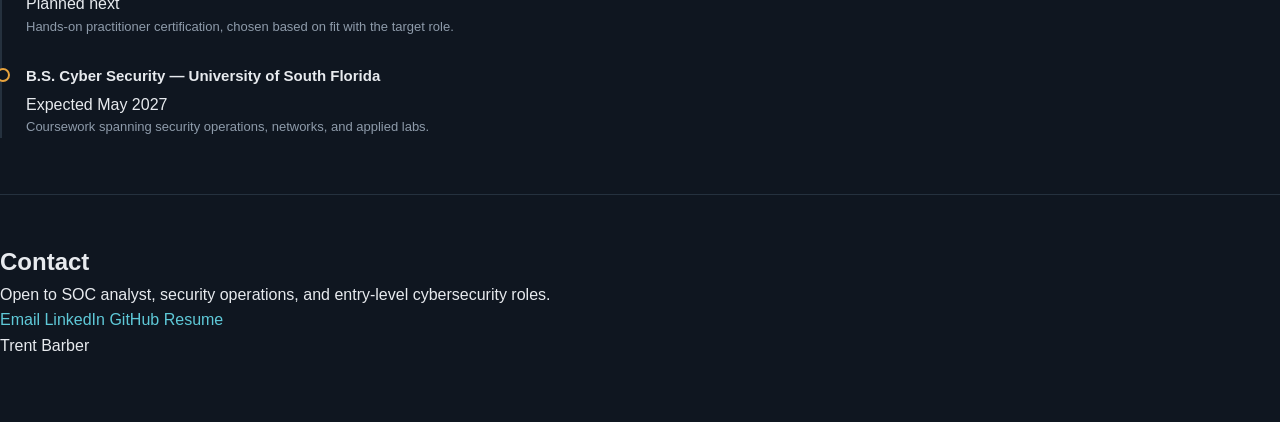
==== commit e1eea120: "Add files via upload" ====
--- a/index.html
+++ b/index.html
@@ -3,207 +3,155 @@
 <head>
 <meta charset="UTF-8">
 <meta name="viewport" content="width=device-width, initial-scale=1.0">
-<title>Trent — Cybersecurity Portfolio</title>
+<title>Trent Barber — Cybersecurity Portfolio</title>
 <link rel="preconnect" href="https://fonts.googleapis.com">
 <link rel="preconnect" href="https://fonts.gstatic.com" crossorigin>
-<link href="https://fonts.googleapis.com/css2?family=JetBrains+Mono:wght@400;500;700;800&family=Inter:wght@400;500;600&display=swap" rel="stylesheet">
+<link href="https://fonts.googleapis.com/css2?family=Source+Serif+4:opsz,wght@8..60,500;8..60,600;8..60,700&family=Public+Sans:wght@400;500;600&display=swap" rel="stylesheet">
 <link rel="stylesheet" href="assets/style.css">
 </head>
 <body>
 
-<nav>
-  <div class="wrap">
-    <div class="nav-brand">trent<span>@</span>secops</div>
-    <ul class="nav-links">
-      <li><a href="#capabilities">Capabilities</a></li>
-      <li><a href="#cases">Case Files</a></li>
-      <li><a href="#path">Certification Path</a></li>
-      <li><a href="#contact">Contact</a></li>
-    </ul>
-  </div>
-</nav>
+<header class="band-dark">
+  <nav>
+    <div class="container-wide">
+      <div class="wordmark">Trent Barber</div>
+      <ul class="nav-links">
+        <li><a href="#work">Write-Ups</a></li>
+        <li><a href="#background">Background</a></li>
+        <li><a href="#path">Certification Path</a></li>
+        <li><a href="#contact">Contact</a></li>
+      </ul>
+    </div>
+  </nav>
 
-<header class="hero">
-  <div class="wrap">
-    <div class="hero-panel">
-      <div class="hero-meta">
-        <span><strong>Ticket</strong> #0001</span>
-        <span><strong>Priority</strong> High</span>
-        <span><strong>Status</strong> Open</span>
-        <span><strong>Assigned</strong> Recruiter (you)</span>
-      </div>
-      <h1>Trent Barber</h1>
-      <div class="role">Cybersecurity Student &amp; Aspiring SOC Analyst</div>
-      <p class="summary">
-        Rising senior studying Cybersecurity at the University of South Florida, working toward
-        Security+ certification, with hands-on reverse engineering and malware analysis experience
-        through USF's WhiteHatters Computer Security Club. Building a home lab in Microsoft Sentinel,
-        Defender XDR, and KQL to bridge classroom fundamentals with real SOC tooling.
-      </p>
-      <div class="hero-actions">
-        <a class="btn btn-primary" href="#cases">View case files</a>
-        <a class="btn" href="/resume.pdf">Download resume</a>
-        <a class="btn" href="mailto:trentbarber04@gmail.com">Contact</a>
-      </div>
+  <div class="hero container">
+    <div class="eyebrow-role">Cybersecurity student focused on security operations and detection engineering.</div>
+    <h1>Trent Barber</h1>
+    <p class="bio">
+      Rising senior in Cyber Security at the University of South Florida, working
+      toward a career in SOC analysis and detection engineering. Active in USF's
+      WhiteHatters Computer Security Club, and building hands-on experience with
+      Microsoft Sentinel, KQL, and offensive security tooling outside the classroom.
+    </p>
+    <hr class="hero-rule">
+    <div class="hero-actions">
+      <a class="btn btn-solid" href="/resume.pdf">Resume</a>
+      <a class="btn" href="https://www.linkedin.com/in/trent-barber">LinkedIn</a>
+      <a class="text-link" href="#">GitHub</a>
     </div>
   </div>
 </header>
 
-<section id="capabilities">
-  <div class="wrap">
-    <div class="ticket-bar">
-      <span class="ticket-id">#0002</span>
-      <span class="status-badge status-progress">Reference</span>
-      <span>System Capabilities Inventory</span>
+<section id="work" class="section-light">
+  <div class="container">
+    <div class="section-head">
+      <h2>Write-Ups</h2>
+      <p>A selection of security work — home-lab detection engineering and CTF exploitation, documented end to end.</p>
     </div>
+
+    <div class="work-list">
+      <a class="work-row" href="writeups/sentinel-kql-lab.html">
+        <div class="work-title">Home Lab: Sentinel &amp; KQL Detection Engineering</div>
+        <div class="work-desc">Built a Microsoft Sentinel SIEM from scratch, simulated an attack with Atomic Red Team, and wrote the KQL rule that caught it.</div>
+      </a>
+      <a class="work-row" href="writeups/relevant.html">
+        <div class="work-title">Relevant</div>
+        <div class="work-desc">A Windows Server box exploited through a mismapped SMB share and escalated to SYSTEM via PrintSpoofer.</div>
+      </a>
+      <a class="work-row" href="writeups/pickle-rick.html">
+        <div class="work-title">Pickle Rick</div>
+        <div class="work-desc">Command-panel filter bypass and a misconfigured sudo rule, chained to root on a Linux target.</div>
+      </a>
+    </div>
+
+    <div class="section-footer-action">
+      <a class="text-link" href="writeups/index.html">View all write-ups</a>
+    </div>
+  </div>
+</section>
+
+<section id="background" class="section-light">
+  <div class="container">
     <div class="section-head">
-      <h2>Capabilities</h2>
-      <p>Skills and tools, organized the way a SOC would inventory them — not a decorative skill cloud.</p>
+      <h2>Technical Background</h2>
+      <p>Tools and platforms I've worked with directly, through coursework, CTFs, and self-directed lab work.</p>
     </div>
-    <div class="cap-grid">
-      <div class="cap-card">
-        <div class="field">Detection &amp; SIEM</div>
-        <h3>Microsoft Sentinel / Defender XDR</h3>
-        <p>Home-lab build using Azure free tier; analytics rules, incident triage, KQL queries.</p>
+    <dl class="def-list">
+      <div class="def-row">
+        <dt>Detection &amp; SIEM</dt>
+        <dd>Microsoft Sentinel, Defender XDR — home-lab log ingestion, analytics rules, and incident triage.</dd>
       </div>
-      <div class="cap-card">
-        <div class="field">Query Language</div>
-        <h3>KQL</h3>
-        <p>Log Analytics and Sentinel query writing — auth failures, process creation, network events.</p>
+      <div class="def-row">
+        <dt>Query &amp; Scripting</dt>
+        <dd>KQL for detection logic; Python and PowerShell for small automation and log-parsing tools.</dd>
       </div>
-      <div class="cap-card">
-        <div class="field">Reverse Engineering</div>
-        <h3>Ghidra</h3>
-        <p>Binary analysis for CTF challenges — extracting credentials and unlocking protected files.</p>
+      <div class="def-row">
+        <dt>Offensive Security</dt>
+        <dd>Kali Linux, Metasploit, Nmap, Hydra, SQLMap, Hashcat, FFUF — applied through TryHackMe and HackTheBox.</dd>
       </div>
-      <div class="cap-card">
-        <div class="field">Malware Analysis</div>
-        <h3>Static / Dynamic Analysis</h3>
-        <p>Lab work on DLL hijacking and credential theft techniques (GINA-based case study).</p>
+      <div class="def-row">
+        <dt>Forensics &amp; Analysis</dt>
+        <dd>Autopsy, Volatility3, Network Miner, and Eric Zimmerman's tools (KAPE, FTK Imager, Registry Explorer).</dd>
       </div>
-      <div class="cap-card">
-        <div class="field">Hardening</div>
-        <h3>DISA STIGs / VMware</h3>
-        <p>Windows hardening portfolio project applying DoD security technical implementation guides.</p>
+      <div class="def-row">
+        <dt>Reverse Engineering</dt>
+        <dd>Ghidra — binary analysis for CTF challenges, including credential extraction from compiled binaries.</dd>
       </div>
-      <div class="cap-card">
-        <div class="field">Scripting</div>
-        <h3>Python / PowerShell</h3>
-        <p>Small automations for log parsing, IOC enrichment, and operational tooling.</p>
+    </dl>
+  </div>
+</section>
+
+<section id="path" class="section-light">
+  <div class="container">
+    <div class="section-head">
+      <h2>Certification Path</h2>
+    </div>
+    <div class="timeline">
+      <div class="tl-item done">
+        <div class="tl-row">
+          <h3>Rapid7 InsightAppSec Certified Specialist</h3>
+          <span class="tl-status">Held — June 2025</span>
+        </div>
+        <p>Application security scanning specialist certification.</p>
+      </div>
+      <div class="tl-item">
+        <div class="tl-row">
+          <h3>CompTIA Security+</h3>
+          <span class="tl-status">In progress</span>
+        </div>
+        <p>Following a structured study plan alongside coursework and a part-time work schedule.</p>
+      </div>
+      <div class="tl-item">
+        <div class="tl-row">
+          <h3>BTL1 or eJPT</h3>
+          <span class="tl-status">Planned next</span>
+        </div>
+        <p>Hands-on practitioner certification, chosen based on fit with the target role.</p>
+      </div>
+      <div class="tl-item">
+        <div class="tl-row">
+          <h3>B.S. Cyber Security — University of South Florida</h3>
+          <span class="tl-status">Expected May 2027</span>
+        </div>
+        <p>Coursework spanning security operations, networks, and applied labs.</p>
       </div>
     </div>
   </div>
 </section>
 
-<section id="cases">
-  <div class="wrap">
-    <div class="ticket-bar">
-      <span class="ticket-id">#0003</span>
-      <span class="status-badge status-resolved">Resolved</span>
-      <span>Recent Case Files</span>
+<footer id="contact" class="band-dark">
+  <div class="container">
+    <div class="footer-head">
+      <h2>Contact</h2>
+      <p>Open to SOC analyst, security operations, and entry-level cybersecurity roles.</p>
     </div>
-    <div class="section-head">
-      <h2>Case Files</h2>
-      <p>The three most recent CTF write-ups. Each one is a full room walkthrough on its own page.</p>
+    <div class="footer-links">
+      <a href="mailto:trentbarber04@gmail.com">Email</a>
+      <a href="https://www.linkedin.com/in/trent-barber">LinkedIn</a>
+      <a href="#">GitHub</a>
+      <a href="/resume.pdf">Resume</a>
     </div>
-
-    <div class="case-grid case-grid-row">
-      <a class="case" href="writeups/sentinel-kql-lab.html">
-        <div class="case-eyebrow">CASE-06 &middot; Resolved</div>
-        <div class="case-top"><h3>Sentinel + KQL Detection Lab</h3></div>
-        <p>SIEM / Detection Engineering / Blue Team</p>
-        <div class="case-tags">
-          <span class="tag">Sentinel</span>
-          <span class="tag">KQL</span>
-          <span class="tag">Detection Engineering</span>
-        </div>
-        <div class="case-cta">Read write-up →</div>
-      </a>
-
-      <a class="case" href="writeups/relevant.html">
-        <div class="case-eyebrow">CASE-05 &middot; Resolved</div>
-        <div class="case-top"><h3>Relevant</h3></div>
-        <p>SMB Exploitation / Windows Server / Privilege Escalation</p>
-        <div class="case-tags">
-          <span class="tag">SMB</span>
-          <span class="tag">Windows Server</span>
-          <span class="tag">PrintSpoofer</span>
-        </div>
-        <div class="case-cta">Read write-up →</div>
-      </a>
-
-      <a class="case" href="writeups/pickle-rick.html">
-        <div class="case-eyebrow">CASE-04 &middot; Resolved</div>
-        <div class="case-top"><h3>Pickle Rick</h3></div>
-        <p>Web Exploitation / Linux Privilege Escalation</p>
-        <div class="case-tags">
-          <span class="tag">Web Exploitation</span>
-          <span class="tag">Filter Bypass</span>
-          <span class="tag">sudo PrivEsc</span>
-        </div>
-        <div class="case-cta">Read write-up →</div>
-      </a>
-    </div>
-
-    <div class="section-footer-action">
-      <a class="btn" href="writeups/index.html">View all case files</a>
-    </div>
-  </div>
-</section>
-
-<section id="path">
-  <div class="wrap">
-    <div class="ticket-bar">
-      <span class="ticket-id">#0004</span>
-      <span class="status-badge status-progress">In Progress</span>
-      <span>Certification &amp; Education Timeline</span>
-    </div>
-    <div class="section-head">
-      <h2>Certification Path</h2>
-    </div>
-    <div class="timeline">
-      <div class="tl-item done">
-        <div class="tl-label">Held</div>
-        <h3>Rapid7 InsightAppSec Certified Specialist</h3>
-        <p>Application security scanning specialist certification.</p>
-      </div>
-      <div class="tl-item">
-        <div class="tl-label">In Progress</div>
-        <h3>CompTIA Security+</h3>
-        <p>Following a structured 6-week study plan alongside coursework and work schedule.</p>
-      </div>
-      <div class="tl-item">
-        <div class="tl-label">Planned Next</div>
-        <h3>BTL1 or eJPT</h3>
-        <p>Hands-on practitioner-level certification, chosen based on which fits the target role better.</p>
-      </div>
-      <div class="tl-item">
-        <div class="tl-label">Expected</div>
-        <h3>B.S. Cybersecurity — University of South Florida</h3>
-        <p>Coursework spanning security operations, networks, HCI security, and applied labs.</p>
-      </div>
-    </div>
-  </div>
-</section>
-
-<footer id="contact">
-  <div class="wrap">
-    <div class="ticket-bar" style="margin-bottom:20px;">
-      <span class="ticket-id">#0005</span>
-      <span class="status-badge status-open">Open</span>
-      <span>Contact</span>
-    </div>
-    <div class="contact-panel">
-      <p style="max-width:40ch; color:var(--text-dim);">
-        Open to SOC analyst, cybersecurity operations, and entry-level security roles.
-      </p>
-      <div class="contact-links">
-        <a href="mailto:trentbarber04@gmail">Email</a>
-        <a href="https://linkedin.com/in/trent-barber">LinkedIn</a>
-        <a href="https://github.com/aggrulle">GitHub</a>
-      </div>
-    </div>
-    <p class="foot-note">// last updated 2026-07-21</p>
+    <p class="footer-fine">Trent Barber</p>
   </div>
 </footer>
 
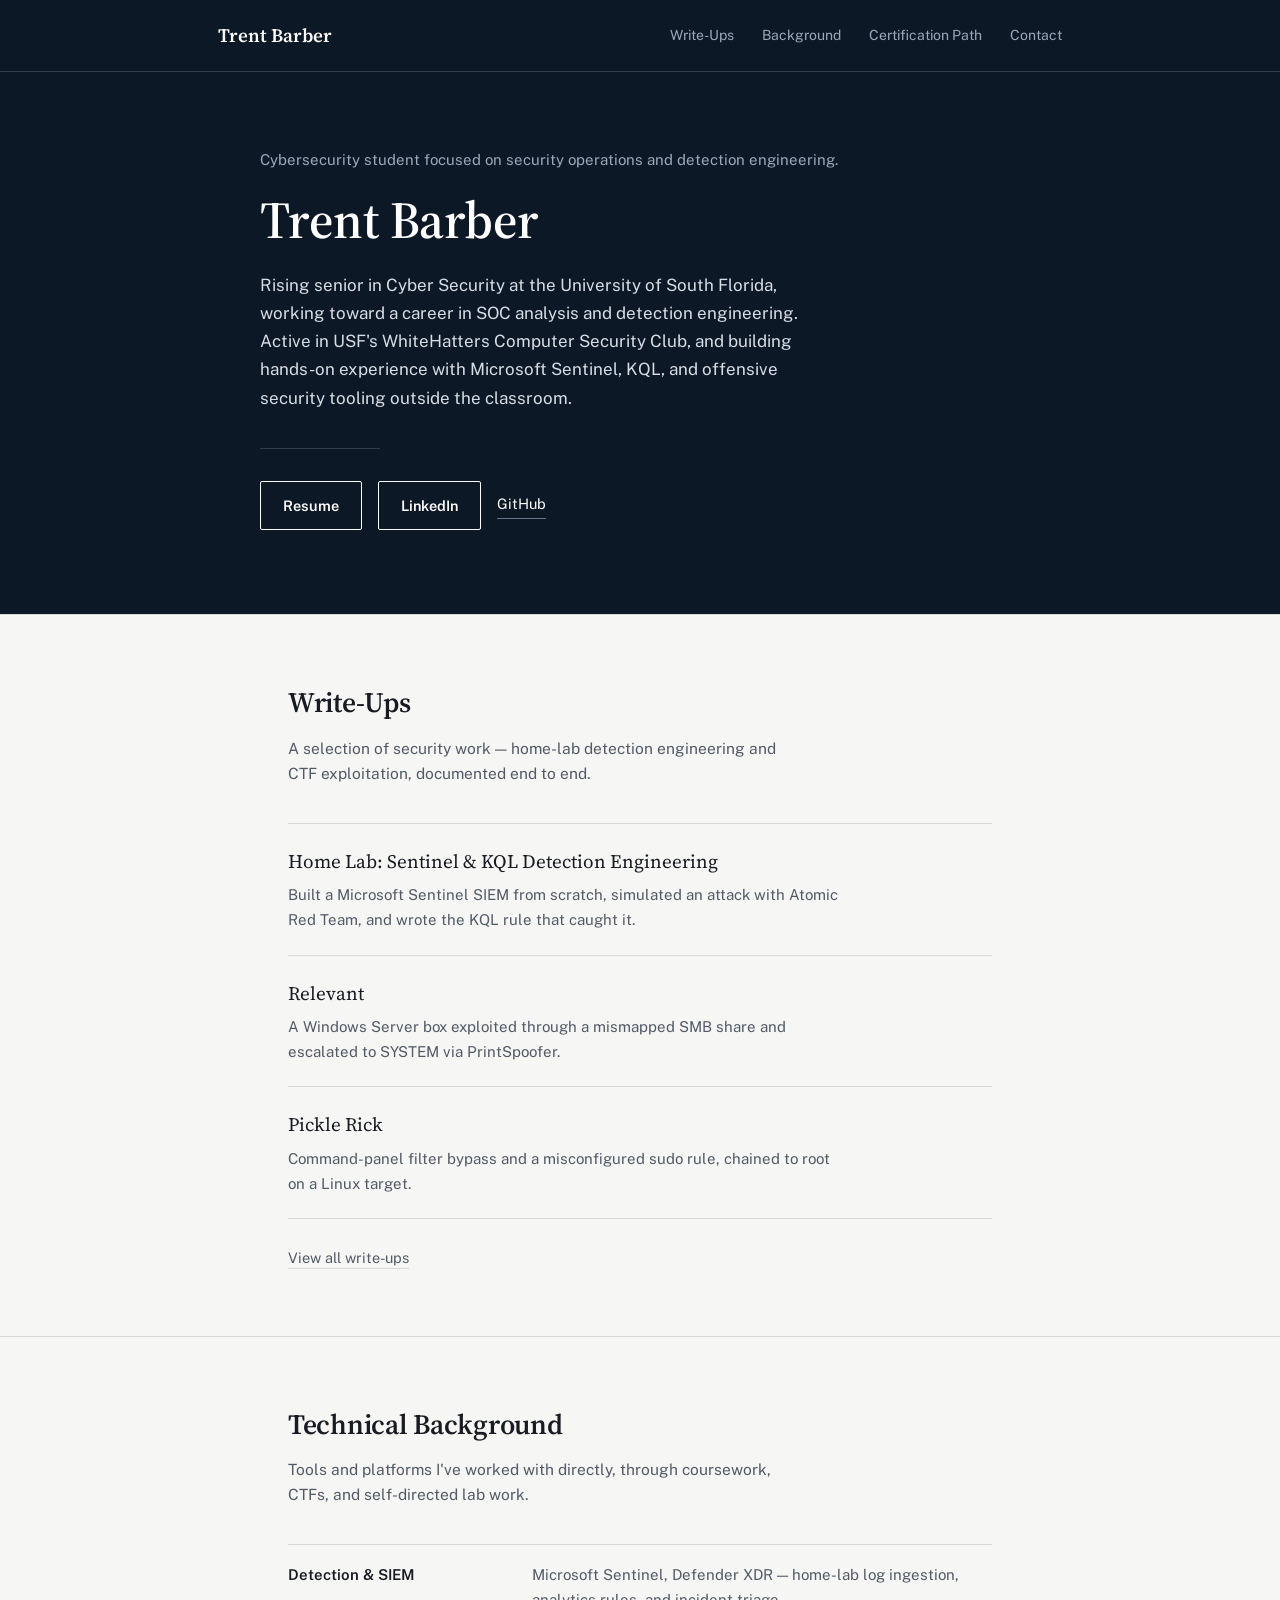
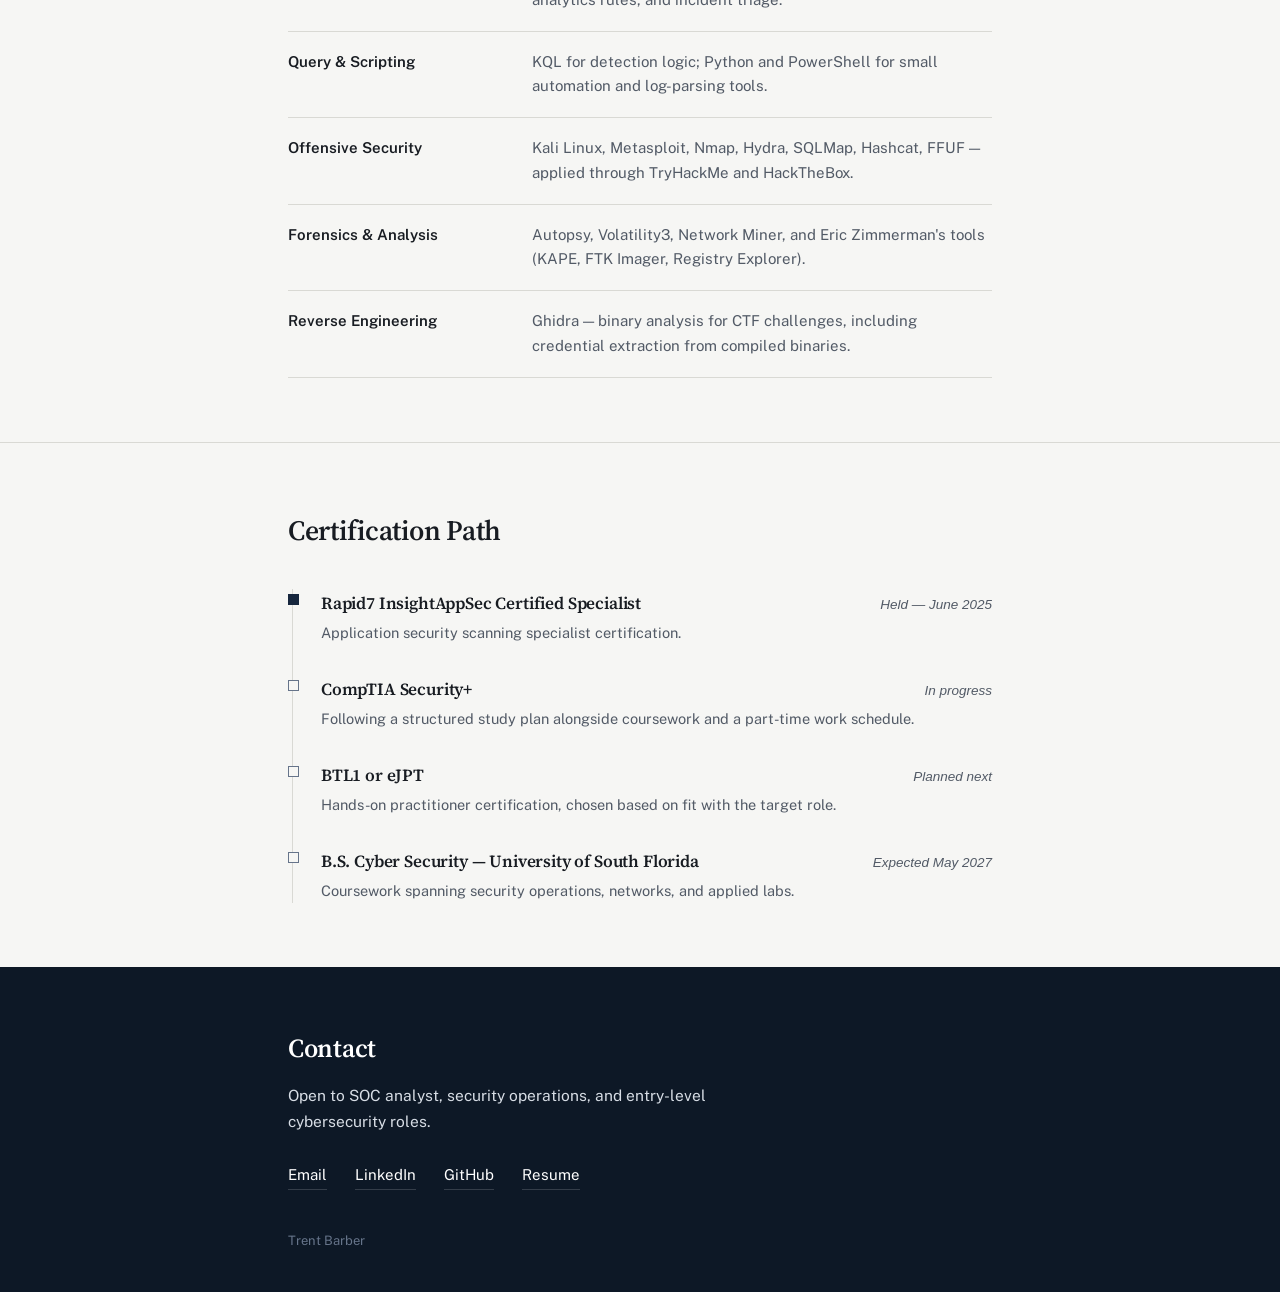
==== commit 938869e5: "Add files via upload" ====
--- a/index.html
+++ b/index.html
@@ -8,13 +8,15 @@
 <link rel="preconnect" href="https://fonts.gstatic.com" crossorigin>
 <link href="https://fonts.googleapis.com/css2?family=Source+Serif+4:opsz,wght@8..60,500;8..60,600;8..60,700&family=Public+Sans:wght@400;500;600&display=swap" rel="stylesheet">
 <link rel="stylesheet" href="assets/style.css">
+<link rel="icon" type="image/png" sizes="32x32" href="assets/favicon-32x32.png">
+<link rel="icon" type="image/png" sizes="16x16" href="assets/favicon-16x16.png">
 </head>
 <body>
 
 <header class="band-dark">
   <nav>
     <div class="container-wide">
-      <div class="wordmark">Trent Barber</div>
+      <a class="wordmark" href="index.html">Trent Barber</a>
       <ul class="nav-links">
         <li><a href="#work">Write-Ups</a></li>
         <li><a href="#background">Background</a></li>
@@ -35,7 +37,7 @@
     </p>
     <hr class="hero-rule">
     <div class="hero-actions">
-      <a class="btn btn-solid" href="/resume.pdf">Resume</a>
+      <a class="btn" href="/resume.pdf">Resume</a>
       <a class="btn" href="https://www.linkedin.com/in/trent-barber">LinkedIn</a>
       <a class="text-link" href="#">GitHub</a>
     </div>
--- a/assets/style.css
+++ b/assets/style.css
@@ -1,183 +1,158 @@
+/* ============================================================
+   Design system v2 — editorial / private-bank register.
+   Deep navy + brushed steel, serif display, sans body.
+   No monospace UI chrome, no colored status pills, no card-shadow kit.
+   ============================================================ */
+
 :root{
-  --bg:#0F1620;
-  --bg-elevated:#151F2B;
-  --bg-panel:#182430;
-  --text:#E7EAEE;
-  --text-dim:#8E9BAA;
-  --text-faint:#5C6773;
-  --accent-amber:#E8A33D;
-  --accent-cyan:#5FC9D8;
-  --accent-red:#D9534F;
-  --accent-green:#6FCF97;
-  --border:#25313E;
-  --mono:'JetBrains Mono', monospace;
-  --sans:'Inter', sans-serif;
+  --navy-950:#0D1826;
+  --navy-800:#16263D;
+  --navy-700:#1F3350;
+  --steel-500:#66748A;
+  --steel-300:#9BA8B9;
+  --silver-200:#D7DDE5;
+  --paper:#F6F6F4;
+  --ink:#181C22;
+  --ink-soft:#525A66;
+  --hairline:#D9D9D4;
+  --hairline-dark:rgba(255,255,255,0.16);
+  --white:#FFFFFF;
+
+  --serif:'Source Serif 4', Georgia, serif;
+  --sans:'Public Sans', -apple-system, Helvetica, Arial, sans-serif;
 }
 
 *{ box-sizing:border-box; margin:0; padding:0; }
 html{ scroll-behavior:smooth; }
 body{
-  background:var(--bg);
-  color:var(--text);
+  background:var(--paper);
+  color:var(--ink);
   font-family:var(--sans);
-  line-height:1.6;
+  font-size:16px;
+  line-height:1.65;
   -webkit-font-smoothing:antialiased;
 }
-a{ color:var(--accent-cyan); text-decoration:none; }
-a:hover{ text-decoration:underline; }
-a:focus-visible, button:focus-visible{ outline:2px solid var(--accent-amber); outline-offset:3px; }
+a{ color:inherit; text-decoration:none; }
+a:focus-visible, button:focus-visible{ outline:2px solid var(--steel-500); outline-offset:3px; }
 
-.wrap{ max-width:920px; margin:0 auto; padding:0 24px; }
-.wrap-wide{ max-width:1080px; margin:0 auto; padding:0 24px; }
+.container{ max-width:760px; margin:0 auto; padding:0 28px; }
+.container-wide{ max-width:900px; margin:0 auto; padding:0 28px; }
 
-/* ---------- Ticket header bar — signature element, reused everywhere ---------- */
-.ticket-bar{
-  display:flex; align-items:center; gap:14px; flex-wrap:wrap;
-  font-family:var(--mono); font-size:12px; letter-spacing:0.06em; text-transform:uppercase;
-  color:var(--text-dim);
-  border-bottom:1px solid var(--border);
-  padding-bottom:14px; margin-bottom:28px;
+h1,h2,h3{ font-family:var(--serif); font-weight:600; letter-spacing:-0.01em; }
+
+/* ---------- Dark band (header/hero and footer — the bookend device) ---------- */
+.band-dark{ background:var(--navy-950); color:var(--silver-200); }
+.band-dark a{ color:var(--white); }
+
+nav{ border-bottom:1px solid var(--hairline-dark); }
+nav .container-wide{
+  display:flex; align-items:center; justify-content:space-between;
+  padding:20px 28px;
 }
-.ticket-id{ color:var(--accent-cyan); font-weight:700; }
-.status-badge{
-  padding:3px 9px; border-radius:3px; font-weight:700; font-size:11px; letter-spacing:0.08em;
-}
-.status-open{ background:rgba(232,163,61,0.14); color:var(--accent-amber); border:1px solid rgba(232,163,61,0.4); }
-.status-progress{ background:rgba(95,201,216,0.12); color:var(--accent-cyan); border:1px solid rgba(95,201,216,0.4); }
-.status-resolved{ background:rgba(111,207,151,0.12); color:var(--accent-green); border:1px solid rgba(111,207,151,0.4); }
-
-/* ---------- Nav ---------- */
-nav{
-  position:sticky; top:0; z-index:50;
-  background:rgba(15,22,32,0.92);
-  backdrop-filter:blur(6px);
-  border-bottom:1px solid var(--border);
-}
-nav .wrap, nav .wrap-wide{ display:flex; align-items:center; justify-content:space-between; padding:16px 24px; }
-.nav-brand{ font-family:var(--mono); font-weight:700; font-size:15px; color:var(--text); }
-.nav-brand span{ color:var(--accent-amber); }
-.nav-links{ display:flex; gap:24px; list-style:none; font-family:var(--mono); font-size:12px; text-transform:uppercase; letter-spacing:0.05em; }
-.nav-links a{ color:var(--text-dim); }
-.nav-links a:hover{ color:var(--accent-cyan); text-decoration:none; }
+.wordmark{ font-family:var(--serif); font-size:19px; color:var(--white); font-weight:600; }
+.nav-links{ display:flex; gap:28px; list-style:none; font-size:14px; }
+.nav-links a{ color:var(--steel-300); transition:color .15s ease; }
+.nav-links a:hover{ color:var(--white); }
 
 /* ---------- Hero ---------- */
-.hero{ padding:72px 0 56px; }
-.hero-panel{
-  background:var(--bg-elevated); border:1px solid var(--border); border-left:3px solid var(--accent-amber);
-  border-radius:6px; padding:32px 36px;
-}
-.hero-meta{ display:flex; flex-wrap:wrap; gap:8px 22px; font-family:var(--mono); font-size:12px; color:var(--text-faint); margin-bottom:22px; }
-.hero-meta strong{ color:var(--text-dim); }
-.hero h1{ font-family:var(--mono); font-size:clamp(28px, 5vw, 42px); font-weight:800; letter-spacing:-0.01em; margin-bottom:10px; }
-.hero .role{ color:var(--accent-cyan); font-family:var(--mono); font-size:15px; margin-bottom:18px; }
-.hero p.summary{ max-width:60ch; color:var(--text-dim); font-size:16px; margin-bottom:24px; }
-.hero-actions{ display:flex; gap:14px; flex-wrap:wrap; }
+.hero{ padding:76px 0 84px; }
+.hero .eyebrow-role{ font-size:15px; color:var(--steel-300); margin-bottom:18px; }
+.hero h1{ font-size:clamp(36px, 6vw, 52px); color:var(--white); line-height:1.12; margin-bottom:22px; max-width:14ch; }
+.hero p.bio{ max-width:56ch; font-size:17px; color:var(--silver-200); margin-bottom:36px; }
+.hero-rule{ border:none; border-top:1px solid var(--hairline-dark); max-width:120px; margin-bottom:32px; }
+.hero-actions{ display:flex; gap:16px; flex-wrap:wrap; align-items:center; }
 
 .btn{
-  font-family:var(--mono); font-size:12px; text-transform:uppercase; letter-spacing:0.06em;
-  padding:10px 18px; border-radius:4px; border:1px solid var(--border); color:var(--text);
-  transition:border-color .15s ease, color .15s ease; display:inline-block; background:transparent; cursor:pointer;
+  display:inline-block; font-family:var(--sans); font-size:14.5px; font-weight:600;
+  padding:12px 22px; border-radius:2px; border:1px solid var(--white);
+  color:var(--white); background:transparent; transition:background .15s ease, color .15s ease;
 }
-.btn:hover{ border-color:var(--accent-amber); color:var(--accent-amber); text-decoration:none; }
-.btn-primary{ background:var(--accent-amber); color:#1a1206; border-color:var(--accent-amber); font-weight:700; }
-.btn-primary:hover{ background:#f0b355; color:#1a1206; border-color:#f0b355; }
+.btn:hover{ background:var(--white); color:var(--navy-950); }
+.btn-solid{ background:var(--white); color:var(--navy-950); }
+.btn-solid:hover{ background:transparent; color:var(--white); }
+.text-link{
+  font-size:14.5px; color:var(--steel-300); border-bottom:1px solid var(--steel-500);
+  padding-bottom:2px; transition:color .15s ease, border-color .15s ease;
+}
+.text-link:hover{ color:var(--white); border-color:var(--white); }
 
-/* ---------- Section shell ---------- */
-section{ padding:56px 0; border-top:1px solid var(--border); }
-.section-head{ margin-bottom:32px; display:flex; justify-content:space-between; align-items:flex-end; gap:20px; flex-wrap:wrap; }
-.section-head h2{ font-family:var(--mono); font-size:22px; font-weight:700; }
-.section-head p{ color:var(--text-dim); margin-top:6px; max-width:60ch; }
+.section-light .text-link{ color:var(--ink-soft); border-bottom-color:var(--hairline); }
+.section-light .text-link:hover{ color:var(--ink); border-color:var(--ink); }
 
-/* ---------- Capabilities grid ---------- */
-.cap-grid{ display:grid; grid-template-columns:repeat(auto-fit, minmax(200px, 1fr)); gap:14px; }
-.cap-card{ background:var(--bg-panel); border:1px solid var(--border); border-radius:6px; padding:16px 18px; }
-.cap-card .field{ font-family:var(--mono); font-size:10px; color:var(--text-faint); text-transform:uppercase; letter-spacing:0.08em; margin-bottom:6px; }
-.cap-card h3{ font-size:15px; font-weight:600; margin-bottom:6px; }
-.cap-card p{ font-size:13px; color:var(--text-dim); }
+/* ---------- Section shell (light) ---------- */
+section.section-light{ padding:64px 0; border-top:1px solid var(--hairline); }
+.section-head{ margin-bottom:36px; }
+.section-head h2{ font-size:28px; color:var(--ink); margin-bottom:10px; }
+.section-head p{ color:var(--ink-soft); max-width:56ch; font-size:15.5px; }
 
-/* ---------- Case files (as links to full writeup pages) ---------- */
-.case-grid{ display:grid; grid-template-columns:repeat(auto-fit, minmax(260px, 1fr)); gap:16px; }
-.case-grid.case-grid-row{ grid-template-columns:repeat(3, 1fr); }
-.case{
-  background:var(--bg-elevated); border:1px solid var(--border); border-radius:6px;
-  padding:24px 26px; display:flex; flex-direction:column; height:100%;
-  transition:border-color .15s ease, transform .15s ease;
-}
-.case:hover{ border-color:var(--accent-cyan); }
-a.case{ color:inherit; text-decoration:none; }
-.case-top{ display:flex; justify-content:space-between; align-items:flex-start; gap:12px; flex-wrap:wrap; margin-bottom:10px; }
-.case-top h3{ font-size:16px; font-weight:700; }
-.case-eyebrow{ font-family:var(--mono); font-size:10px; color:var(--accent-cyan); text-transform:uppercase; letter-spacing:0.08em; margin-bottom:6px; }
-.case-tags{ display:flex; gap:8px; flex-wrap:wrap; margin:10px 0 4px; }
-.tag{
-  font-family:var(--mono); font-size:11px; letter-spacing:0.04em; color:var(--accent-cyan);
-  border:1px solid rgba(95,201,216,0.35); background:rgba(95,201,216,0.06); padding:3px 8px; border-radius:3px;
-}
-.case p{ color:var(--text-dim); font-size:13px; margin-bottom:8px; flex-grow:1; }
-.case-links{ display:flex; gap:18px; font-family:var(--mono); font-size:12px; margin-top:auto; }
-.case-cta{ font-family:var(--mono); font-size:12px; color:var(--accent-cyan); margin-top:auto; padding-top:6px; }
+/* ---------- Write-ups list (editorial rows, not cards) ---------- */
+.work-list{ border-top:1px solid var(--hairline); }
+.work-row{ display:block; padding:22px 0; border-bottom:1px solid var(--hairline); transition:padding-left .15s ease; }
+.work-row:hover{ padding-left:6px; }
+.work-row .work-title{ font-family:var(--serif); font-size:19px; color:var(--ink); margin-bottom:6px; }
+.work-row:hover .work-title{ text-decoration:underline; text-underline-offset:3px; }
+.work-row .work-desc{ color:var(--ink-soft); font-size:15px; max-width:62ch; }
+.section-footer-action{ margin-top:26px; }
 
-.section-footer-action{ display:flex; justify-content:center; margin-top:28px; }
+/* ---------- Technical background: two-column definition rows ---------- */
+.def-list{ border-top:1px solid var(--hairline); }
+.def-row{ display:grid; grid-template-columns:220px 1fr; gap:24px; padding:18px 0; border-bottom:1px solid var(--hairline); }
+.def-row dt{ font-weight:600; font-size:15px; color:var(--ink); }
+.def-row dd{ color:var(--ink-soft); font-size:15px; }
 
-/* ---------- Timeline (certs/education) ---------- */
-.timeline{ border-left:2px solid var(--border); padding-left:24px; }
-.tl-item{ position:relative; padding-bottom:26px; }
+/* ---------- Certification timeline ---------- */
+.timeline{ border-left:1px solid var(--hairline); margin-left:4px; }
+.tl-item{ position:relative; padding:0 0 30px 28px; }
 .tl-item:last-child{ padding-bottom:0; }
-.tl-item::before{ content:''; position:absolute; left:-30px; top:4px; width:10px; height:10px; border-radius:50%; background:var(--bg); border:2px solid var(--accent-amber); }
-.tl-item.done::before{ border-color:var(--accent-green); background:var(--accent-green); }
-.tl-item .tl-label{ font-family:var(--mono); font-size:11px; color:var(--text-faint); text-transform:uppercase; letter-spacing:0.06em; margin-bottom:4px; }
-.tl-item h3{ font-size:15px; font-weight:600; margin-bottom:4px; }
-.tl-item p{ color:var(--text-dim); font-size:13px; }
+.tl-item::before{ content:''; position:absolute; left:-5px; top:5px; width:9px; height:9px; background:var(--paper); border:1px solid var(--steel-500); }
+.tl-item.done::before{ background:var(--navy-800); border-color:var(--navy-800); }
+.tl-row{ display:flex; justify-content:space-between; align-items:baseline; gap:16px; flex-wrap:wrap; }
+.tl-item h3{ font-size:17px; color:var(--ink); }
+.tl-item .tl-status{ font-size:13.5px; color:var(--ink-soft); font-style:italic; white-space:nowrap; }
+.tl-item p{ color:var(--ink-soft); font-size:14.5px; margin-top:4px; }
 
-/* ---------- Contact / footer ---------- */
-footer{ padding:48px 0 64px; border-top:1px solid var(--border); }
-.contact-panel{ display:flex; justify-content:space-between; align-items:center; flex-wrap:wrap; gap:20px; }
-.contact-links{ display:flex; gap:22px; flex-wrap:wrap; font-family:var(--mono); font-size:13px; }
-footer .foot-note{ color:var(--text-faint); font-size:12px; font-family:var(--mono); margin-top:32px; }
-
-/* ---------- Writeup pages ---------- */
-.writeup-header{ padding:48px 0 32px; }
-.writeup-meta-grid{ display:flex; flex-wrap:wrap; gap:8px 22px; font-family:var(--mono); font-size:12px; color:var(--text-faint); margin:18px 0; }
-.writeup-meta-grid strong{ color:var(--text-dim); }
-.writeup-header h1{ font-family:var(--mono); font-size:clamp(24px, 4.5vw, 34px); font-weight:800; margin-bottom:8px; }
-.back-link{ font-family:var(--mono); font-size:12px; color:var(--text-dim); }
-.back-link:hover{ color:var(--accent-cyan); }
-
-.writeup-body{ padding-bottom:64px; max-width:760px; }
-.writeup-body h2{
-  font-family:var(--mono); font-size:19px; color:var(--accent-amber);
-  margin:34px 0 14px; padding-bottom:8px; border-bottom:1px solid var(--border);
-}
-.writeup-body h2:first-child{ margin-top:0; }
-.writeup-body h3{ font-family:var(--mono); font-size:15px; color:var(--accent-cyan); margin:22px 0 10px; }
-.writeup-body p{ color:var(--text-dim); margin-bottom:14px; font-size:15px; }
-.writeup-body ul, .writeup-body ol{ color:var(--text-dim); margin:0 0 14px 22px; font-size:15px; }
-.writeup-body li{ margin-bottom:6px; }
-.writeup-body li p{ margin-bottom:0; display:inline; }
-.writeup-body strong{ color:var(--text); }
-.writeup-body hr{ border:none; border-top:1px solid var(--border); margin:32px 0; }
-.writeup-body blockquote{
-  border-left:3px solid var(--accent-amber); padding:4px 16px; color:var(--text-dim);
-  background:var(--bg-panel); border-radius:0 4px 4px 0; margin:0 0 14px;
-}
-.writeup-body code{
-  font-family:var(--mono); font-size:13px; background:var(--bg-panel); color:var(--accent-cyan);
-  padding:2px 6px; border-radius:3px;
-}
-.writeup-body pre{
-  background:#0B1119; border:1px solid var(--border); border-radius:6px;
-  padding:16px 18px; overflow-x:auto; margin-bottom:18px;
-}
-.writeup-body pre code{ background:none; padding:0; color:#D7DEE6; font-size:13px; line-height:1.55; }
-.writeup-body img{
-  max-width:100%; display:block; border-radius:6px; border:1px solid var(--border);
-  margin:4px 0 18px;
-}
+/* ---------- Footer (dark band) ---------- */
+footer.band-dark{ padding:60px 0 40px; }
+.footer-head h2{ color:var(--white); font-size:26px; margin-bottom:14px; }
+.footer-head p{ color:var(--silver-200); max-width:50ch; margin-bottom:28px; font-size:15.5px; }
+.footer-links{ display:flex; gap:28px; flex-wrap:wrap; margin-bottom:40px; }
+.footer-links a{ font-size:15px; color:var(--white); border-bottom:1px solid var(--hairline-dark); padding-bottom:2px; }
+.footer-links a:hover{ border-color:var(--white); }
+.footer-fine{ color:var(--steel-500); font-size:13px; }
 
 @media (max-width:640px){
   .nav-links{ display:none; }
-  .hero-panel{ padding:24px 20px; }
-  .case-grid.case-grid-row{ grid-template-columns:1fr; }
+  .def-row{ grid-template-columns:1fr; gap:4px; }
 }
 
-@media (prefers-reduced-motion: reduce){ html{ scroll-behavior:auto; } }
+/* ============================================================
+   Write-up pages
+   ============================================================ */
+.writeup-hero{ padding:44px 0 40px; }
+.back-link{ font-size:14px; color:var(--steel-300); }
+.back-link:hover{ color:var(--white); }
+.writeup-hero h1{ font-size:clamp(26px, 4.5vw, 36px); color:var(--white); margin:20px 0 12px; max-width:20ch; }
+.writeup-hero p.dek{ color:var(--silver-200); font-size:16px; max-width:60ch; }
+.writeup-hero .meta-line{ color:var(--steel-300); font-size:14px; margin-top:14px; }
+
+.writeup-body{ padding:56px 0 64px; max-width:700px; }
+.writeup-body h2{ font-size:21px; color:var(--navy-800); margin:36px 0 14px; padding-bottom:10px; border-bottom:1px solid var(--hairline); }
+.writeup-body h2:first-child{ margin-top:0; }
+.writeup-body h3{ font-size:16px; color:var(--ink); margin:22px 0 10px; }
+.writeup-body p{ color:var(--ink-soft); margin-bottom:14px; font-size:15.5px; }
+.writeup-body ul, .writeup-body ol{ color:var(--ink-soft); margin:0 0 14px 22px; font-size:15.5px; }
+.writeup-body li{ margin-bottom:6px; }
+.writeup-body li p{ margin-bottom:0; display:inline; }
+.writeup-body strong{ color:var(--ink); }
+.writeup-body hr{ border:none; border-top:1px solid var(--hairline); margin:32px 0; }
+.writeup-body blockquote{ border-left:2px solid var(--steel-500); padding:2px 18px; color:var(--ink-soft); margin:0 0 14px; font-style:italic; }
+.writeup-body code{ font-family:ui-monospace, "SF Mono", Menlo, monospace; font-size:13px; background:#EEEEEA; color:var(--navy-800); padding:2px 5px; border-radius:2px; }
+.writeup-body pre{ background:var(--navy-950); border-radius:3px; padding:18px 20px; overflow-x:auto; margin-bottom:20px; }
+.writeup-body pre code{ background:none; padding:0; color:#DCE3EA; font-size:13px; line-height:1.6; }
+.writeup-body img{ max-width:100%; display:block; border:1px solid var(--hairline); margin:6px 0 20px; }
+.writeup-footer{ padding:30px 0 60px; border-top:1px solid var(--hairline); }
+
+/* ---------- Archive (all write-ups) ---------- */
+.archive-hero{ padding:48px 0 40px; }
+.archive-hero h1{ color:var(--white); font-size:clamp(28px,4.5vw,38px); margin:18px 0 10px; }
+.archive-hero p{ color:var(--silver-200); max-width:56ch; }
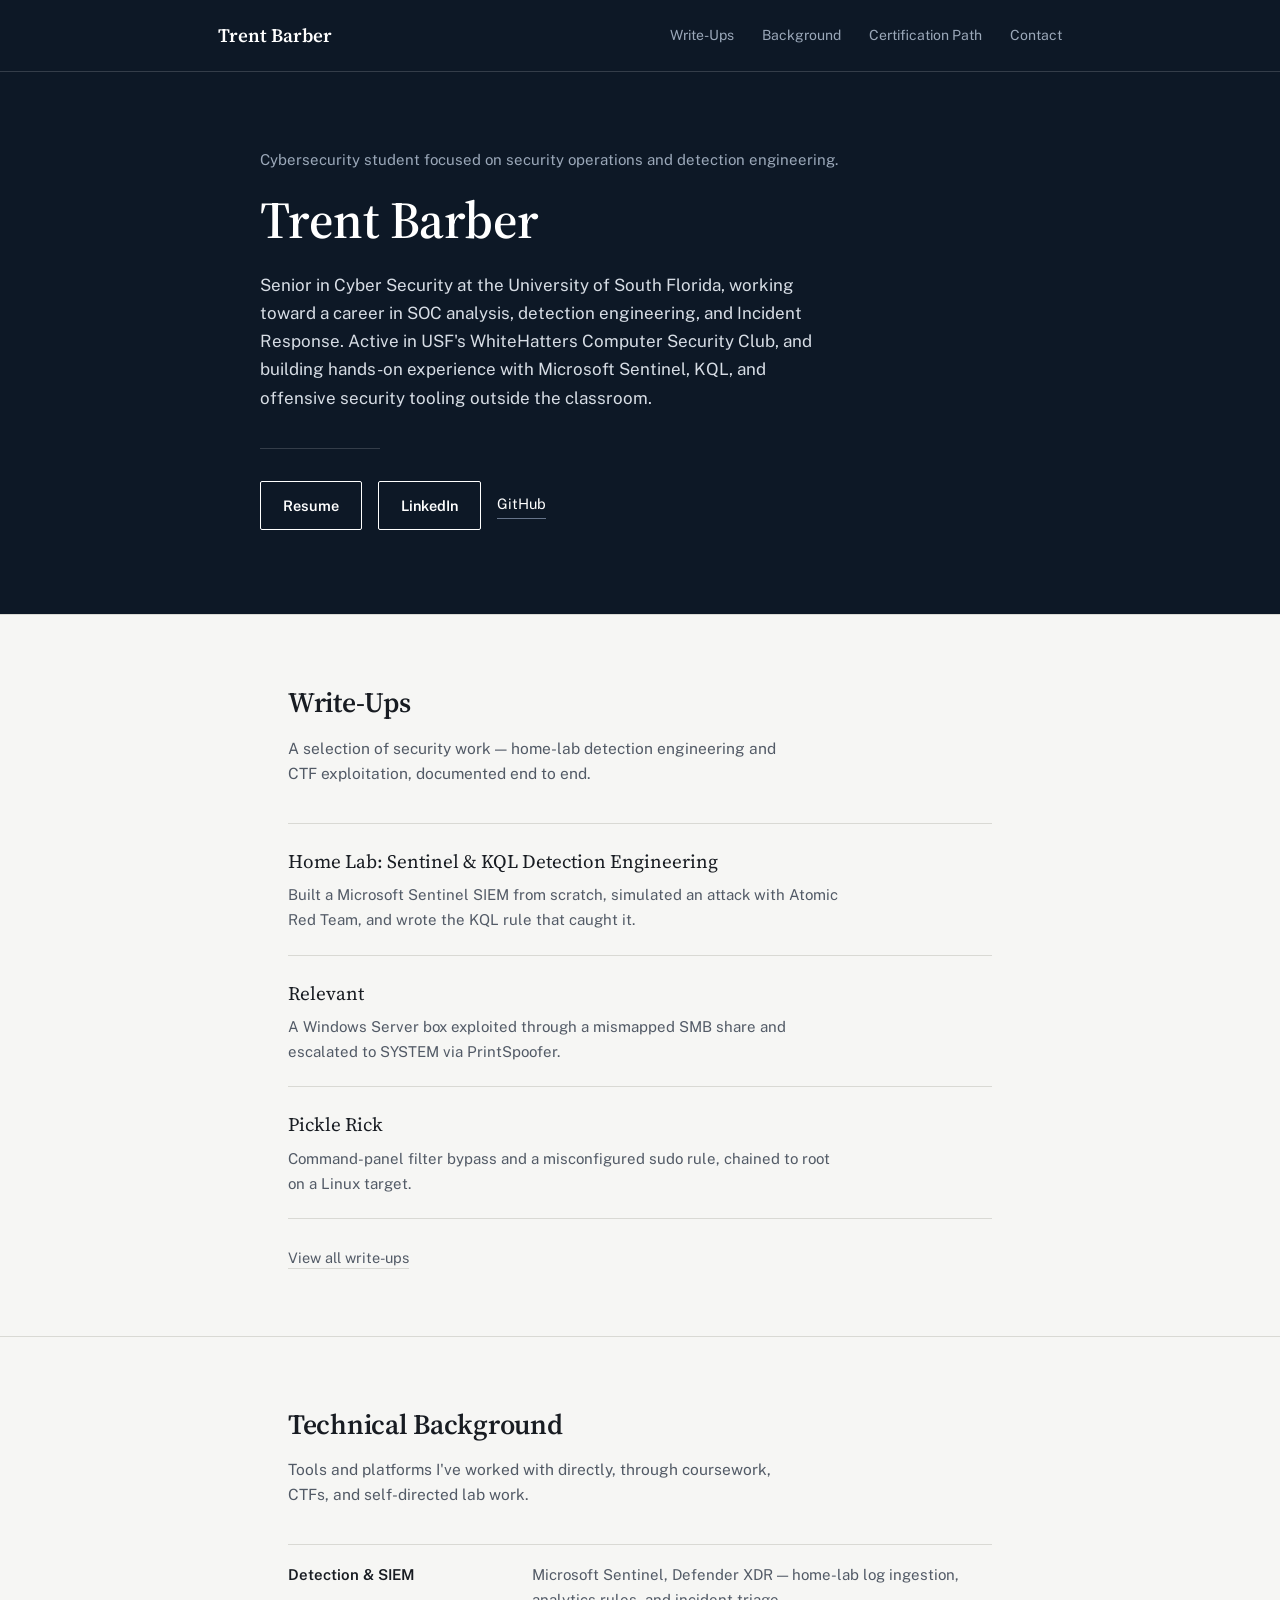
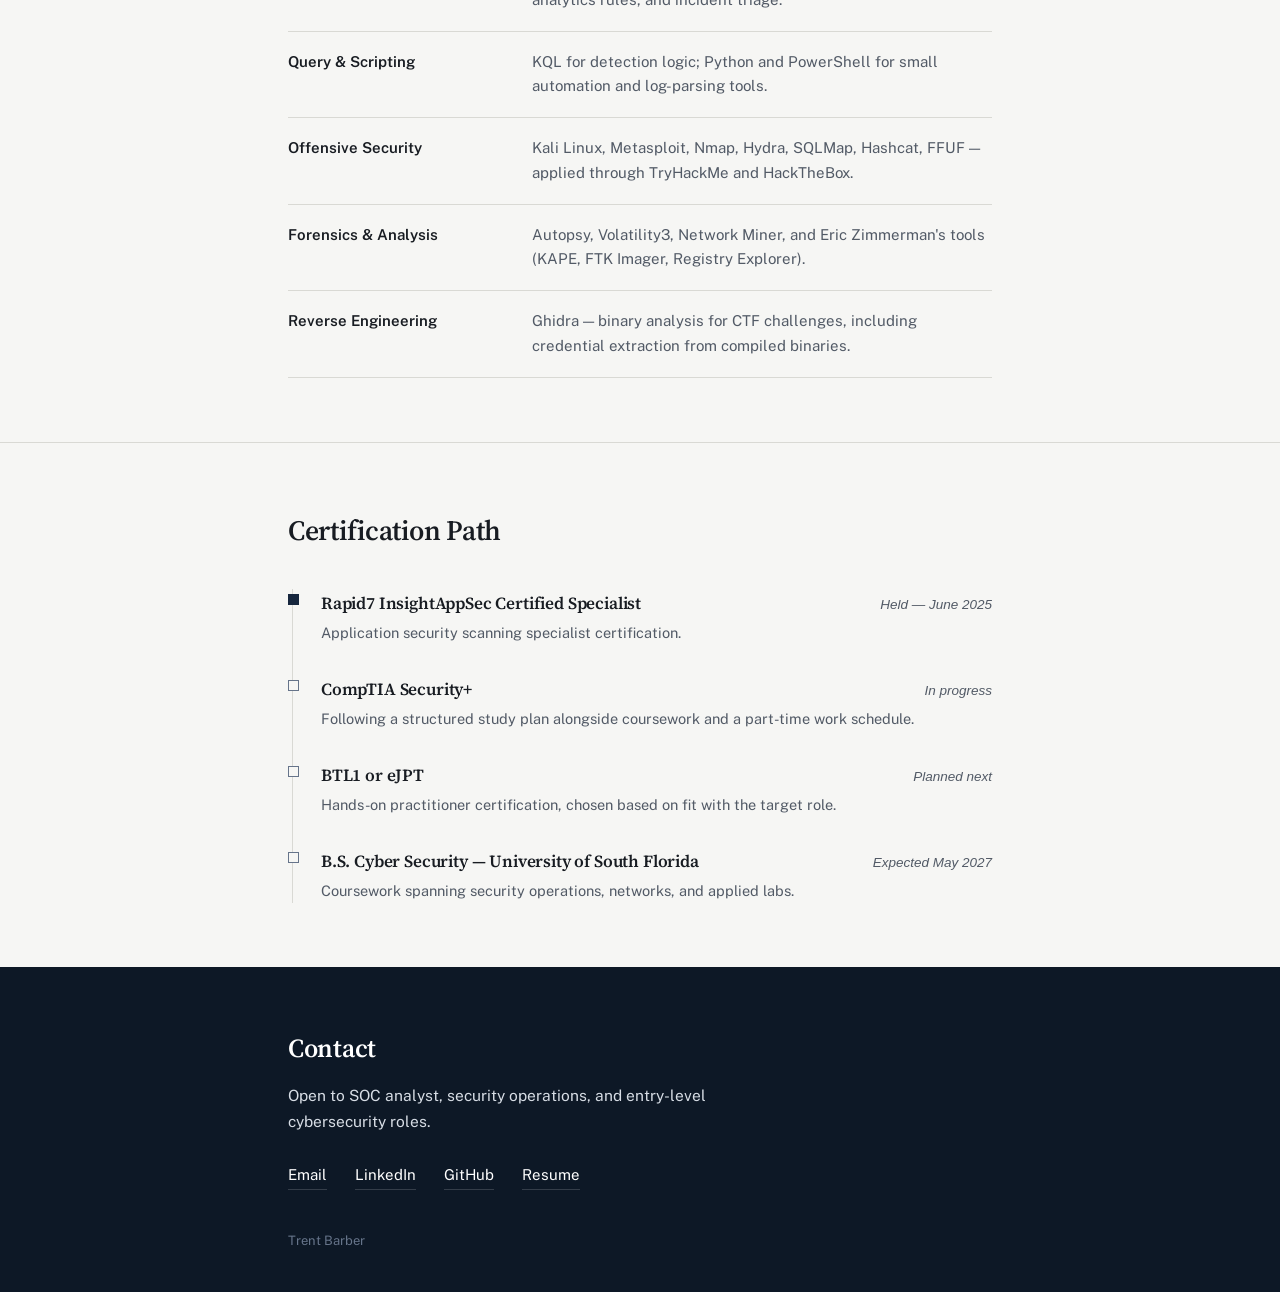
==== commit dda5e0a0: "Update index.html" ====
--- a/index.html
+++ b/index.html
@@ -30,8 +30,8 @@
     <div class="eyebrow-role">Cybersecurity student focused on security operations and detection engineering.</div>
     <h1>Trent Barber</h1>
     <p class="bio">
-      Rising senior in Cyber Security at the University of South Florida, working
-      toward a career in SOC analysis and detection engineering. Active in USF's
+      Senior in Cyber Security at the University of South Florida, working
+      toward a career in SOC analysis, detection engineering, and Incident Response. Active in USF's
       WhiteHatters Computer Security Club, and building hands-on experience with
       Microsoft Sentinel, KQL, and offensive security tooling outside the classroom.
     </p>
@@ -39,7 +39,7 @@
     <div class="hero-actions">
       <a class="btn" href="/resume.pdf">Resume</a>
       <a class="btn" href="https://www.linkedin.com/in/trent-barber">LinkedIn</a>
-      <a class="text-link" href="#">GitHub</a>
+      <a class="text-link" href="https://github.com/aggrulle">GitHub</a>
     </div>
   </div>
 </header>
@@ -150,7 +150,7 @@
     <div class="footer-links">
       <a href="mailto:trentbarber04@gmail.com">Email</a>
       <a href="https://www.linkedin.com/in/trent-barber">LinkedIn</a>
-      <a href="#">GitHub</a>
+      <a href="https://github.com/aggrulle">GitHub</a>
       <a href="/resume.pdf">Resume</a>
     </div>
     <p class="footer-fine">Trent Barber</p>
